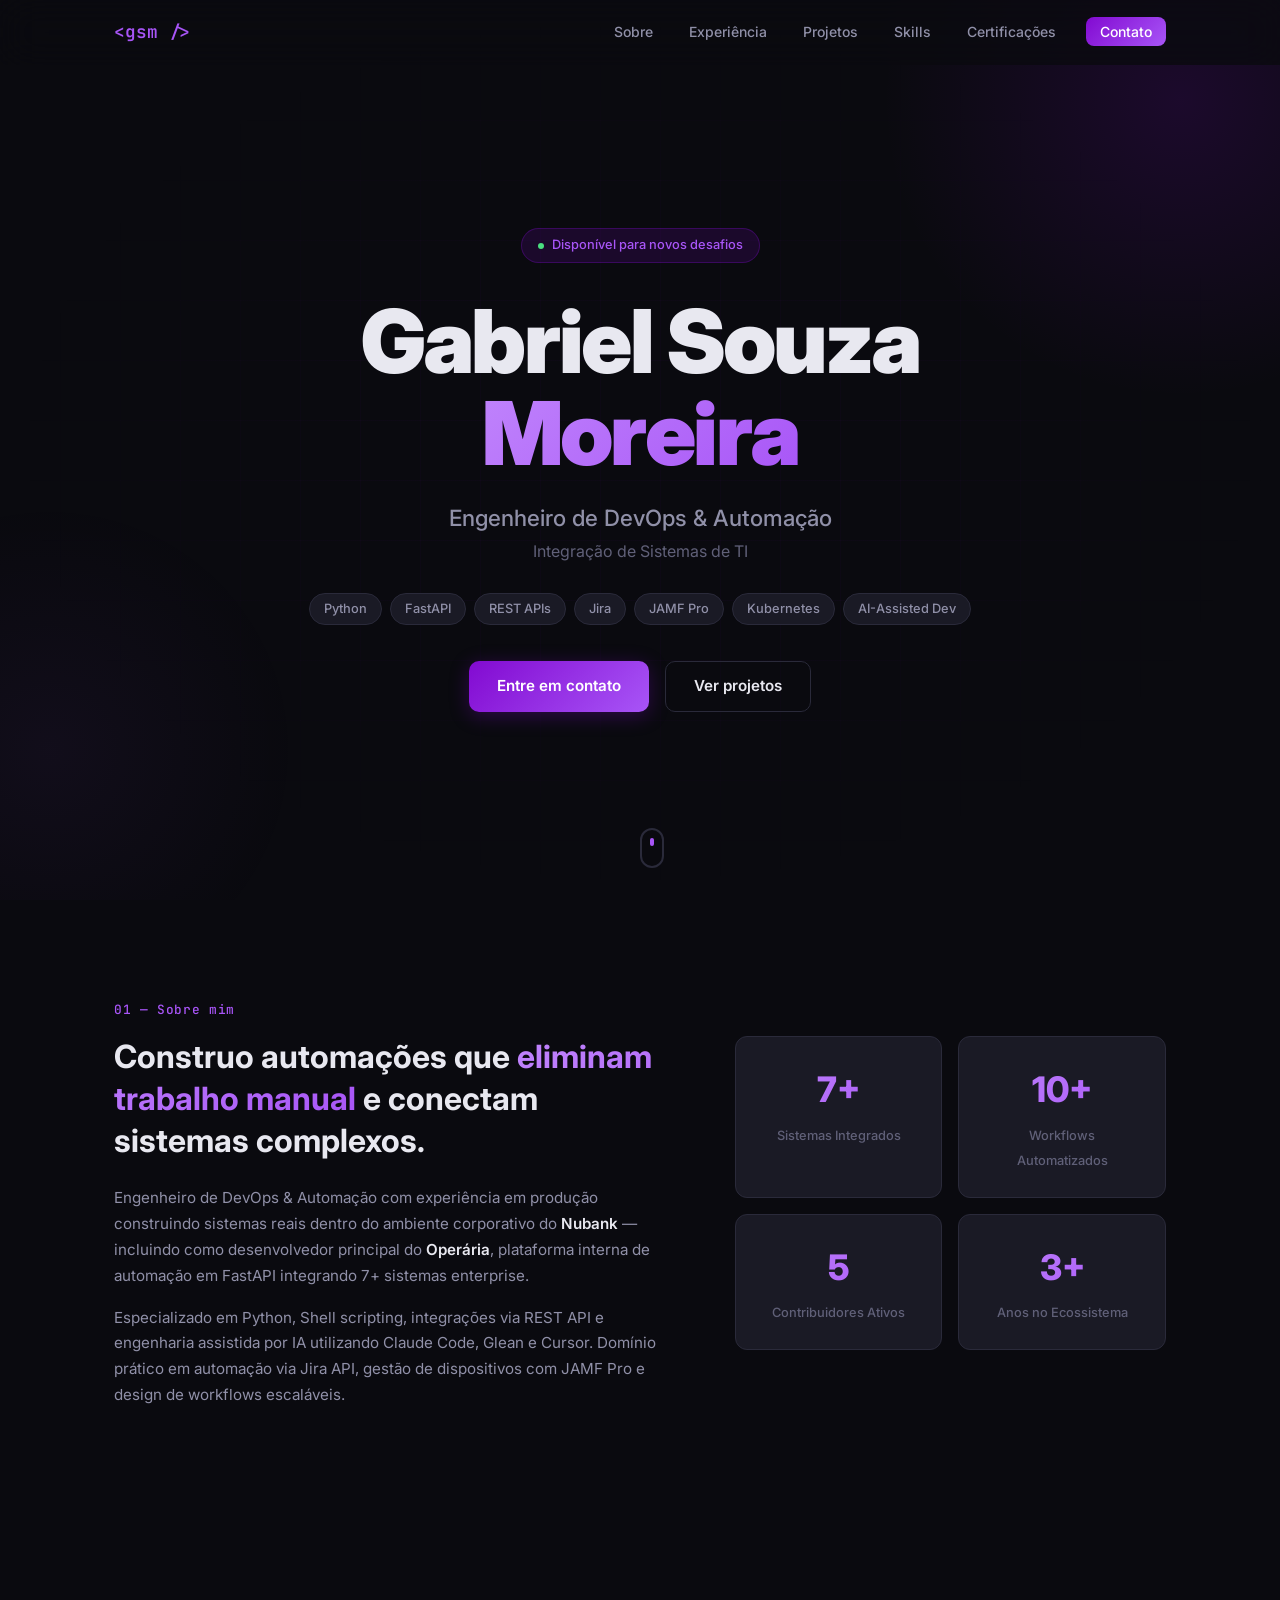
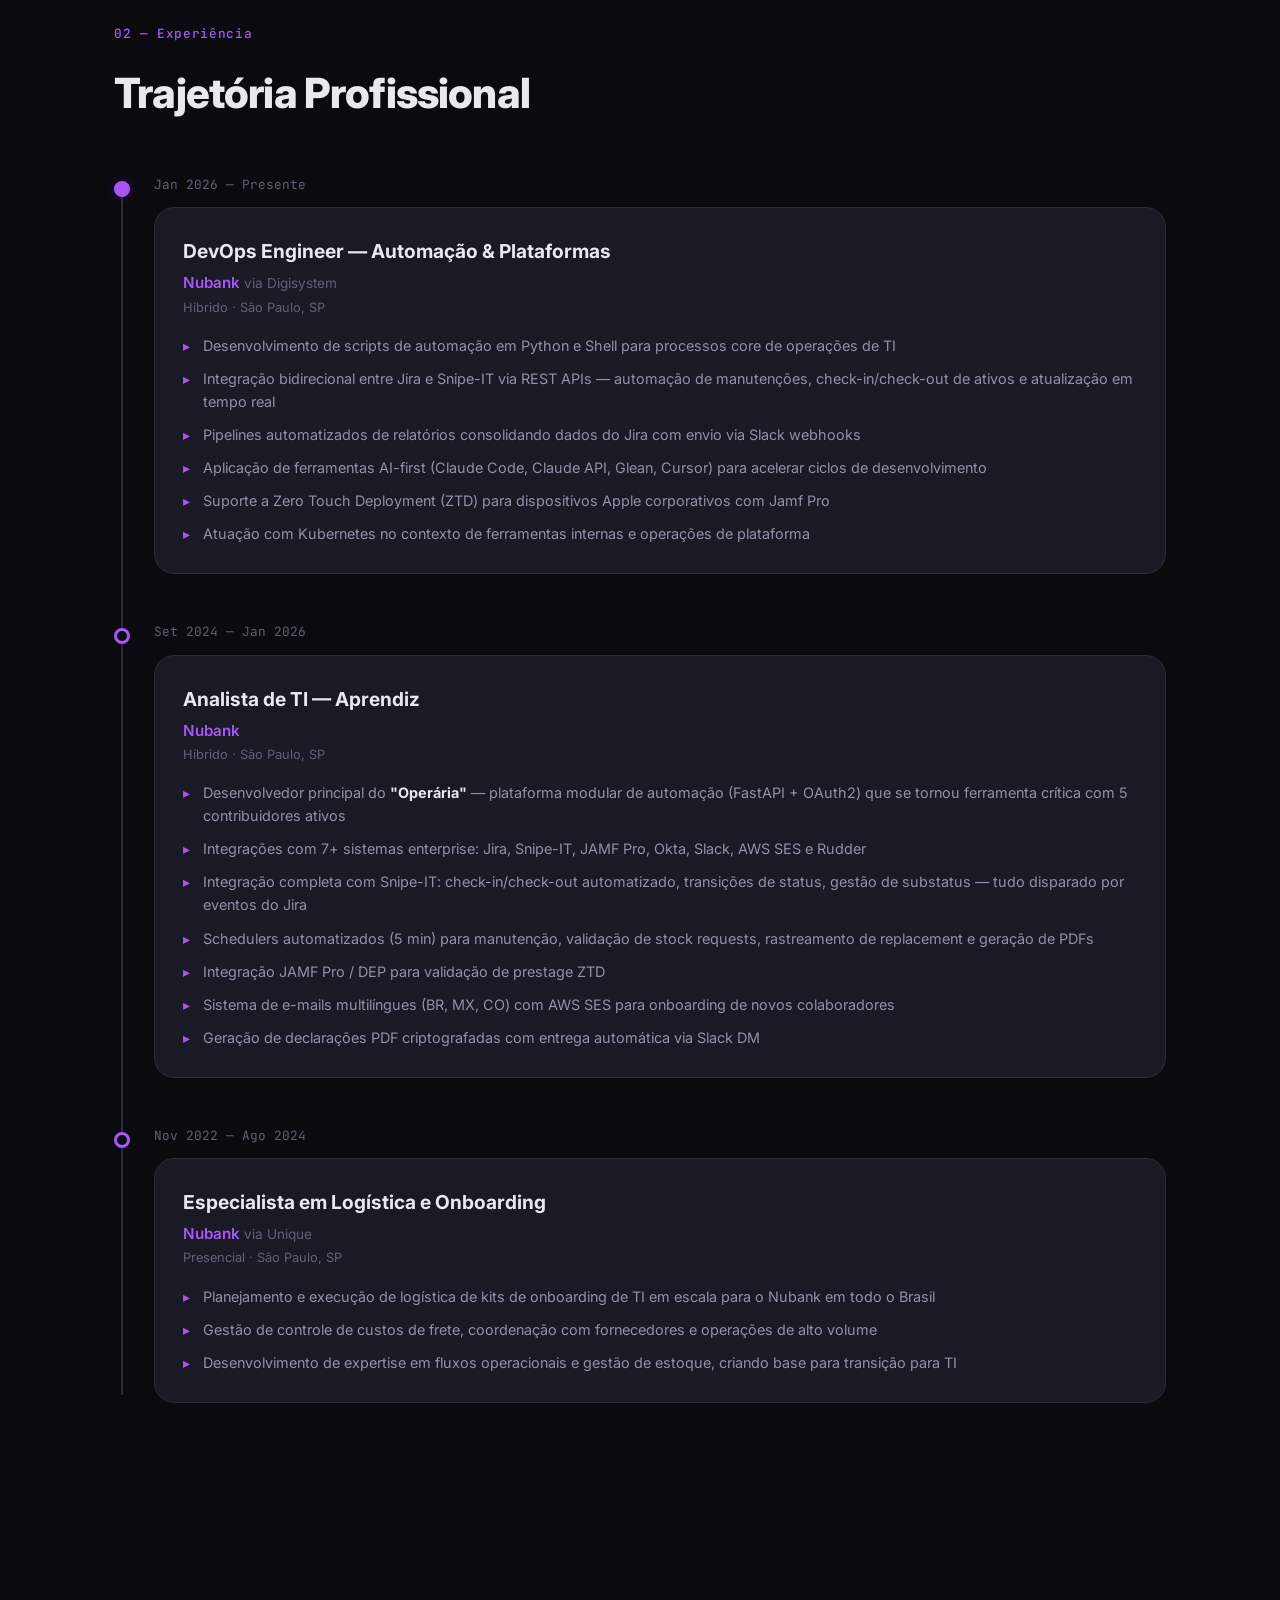
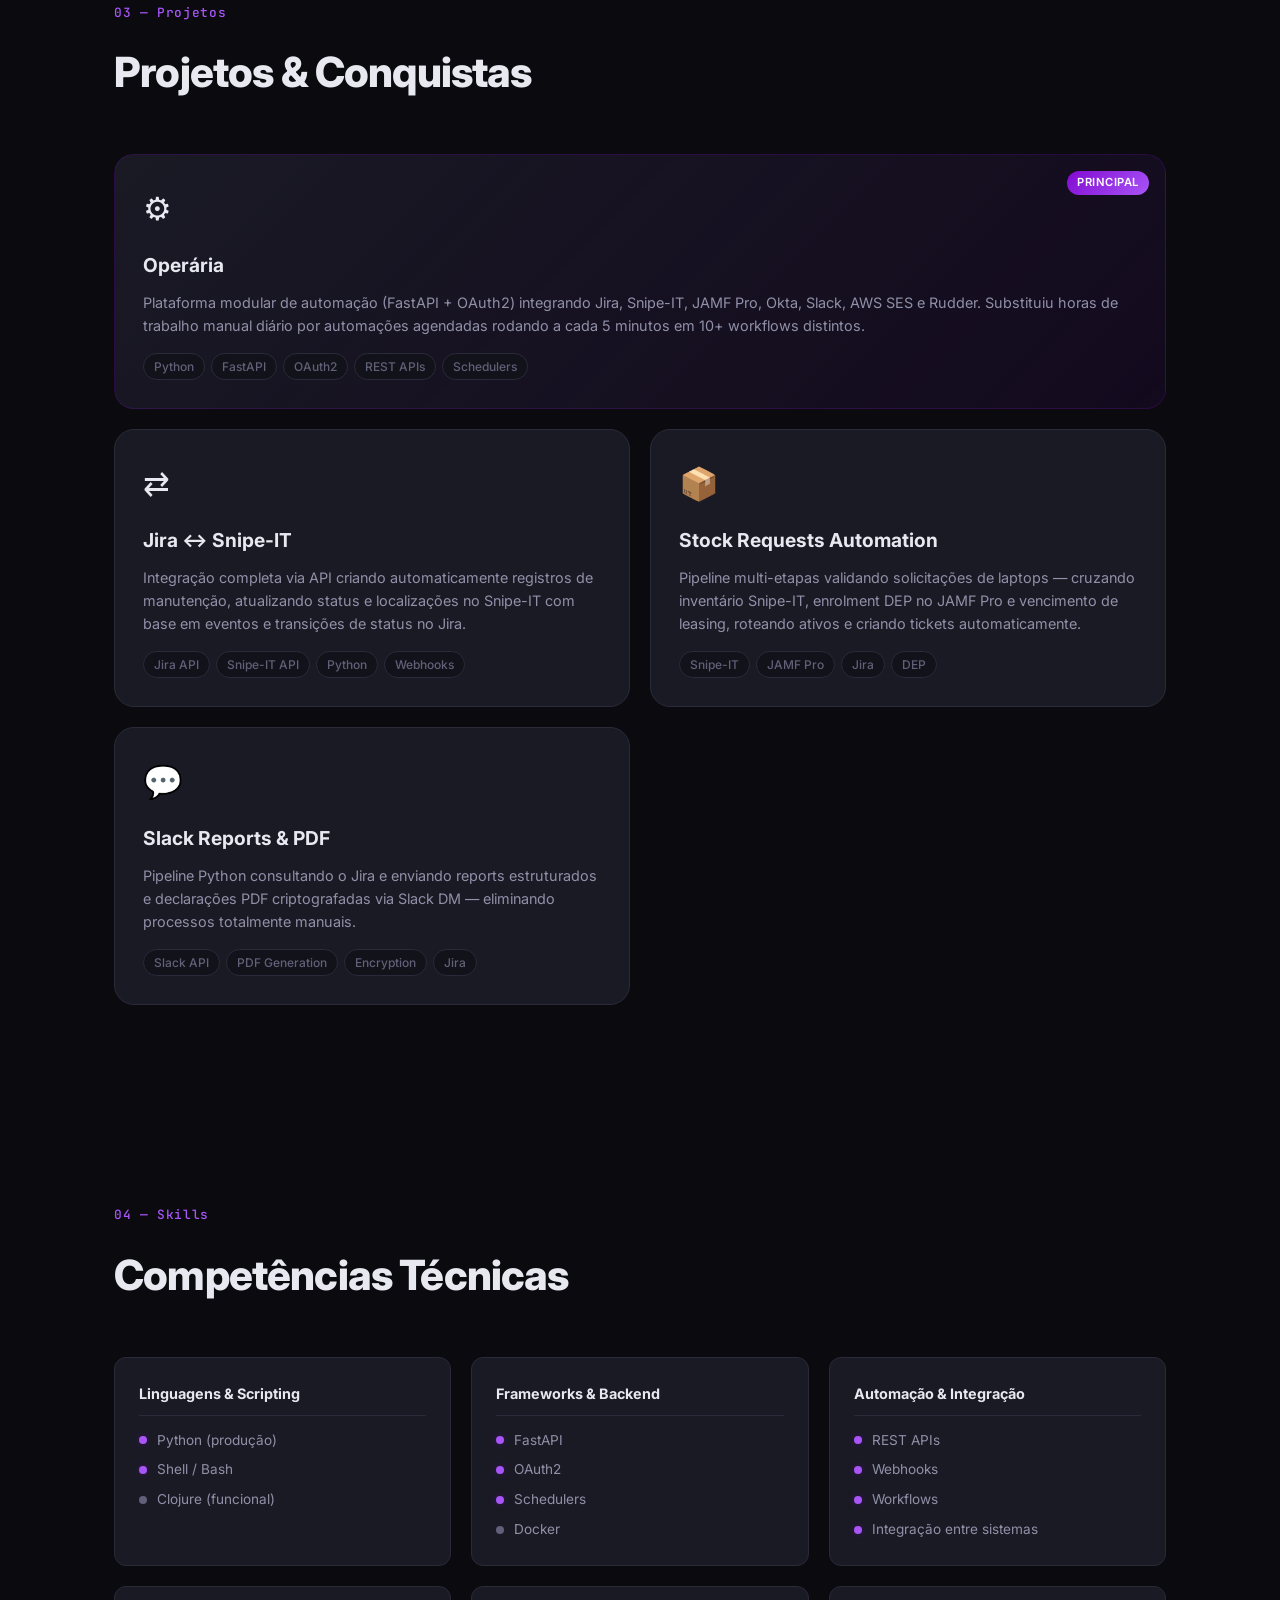
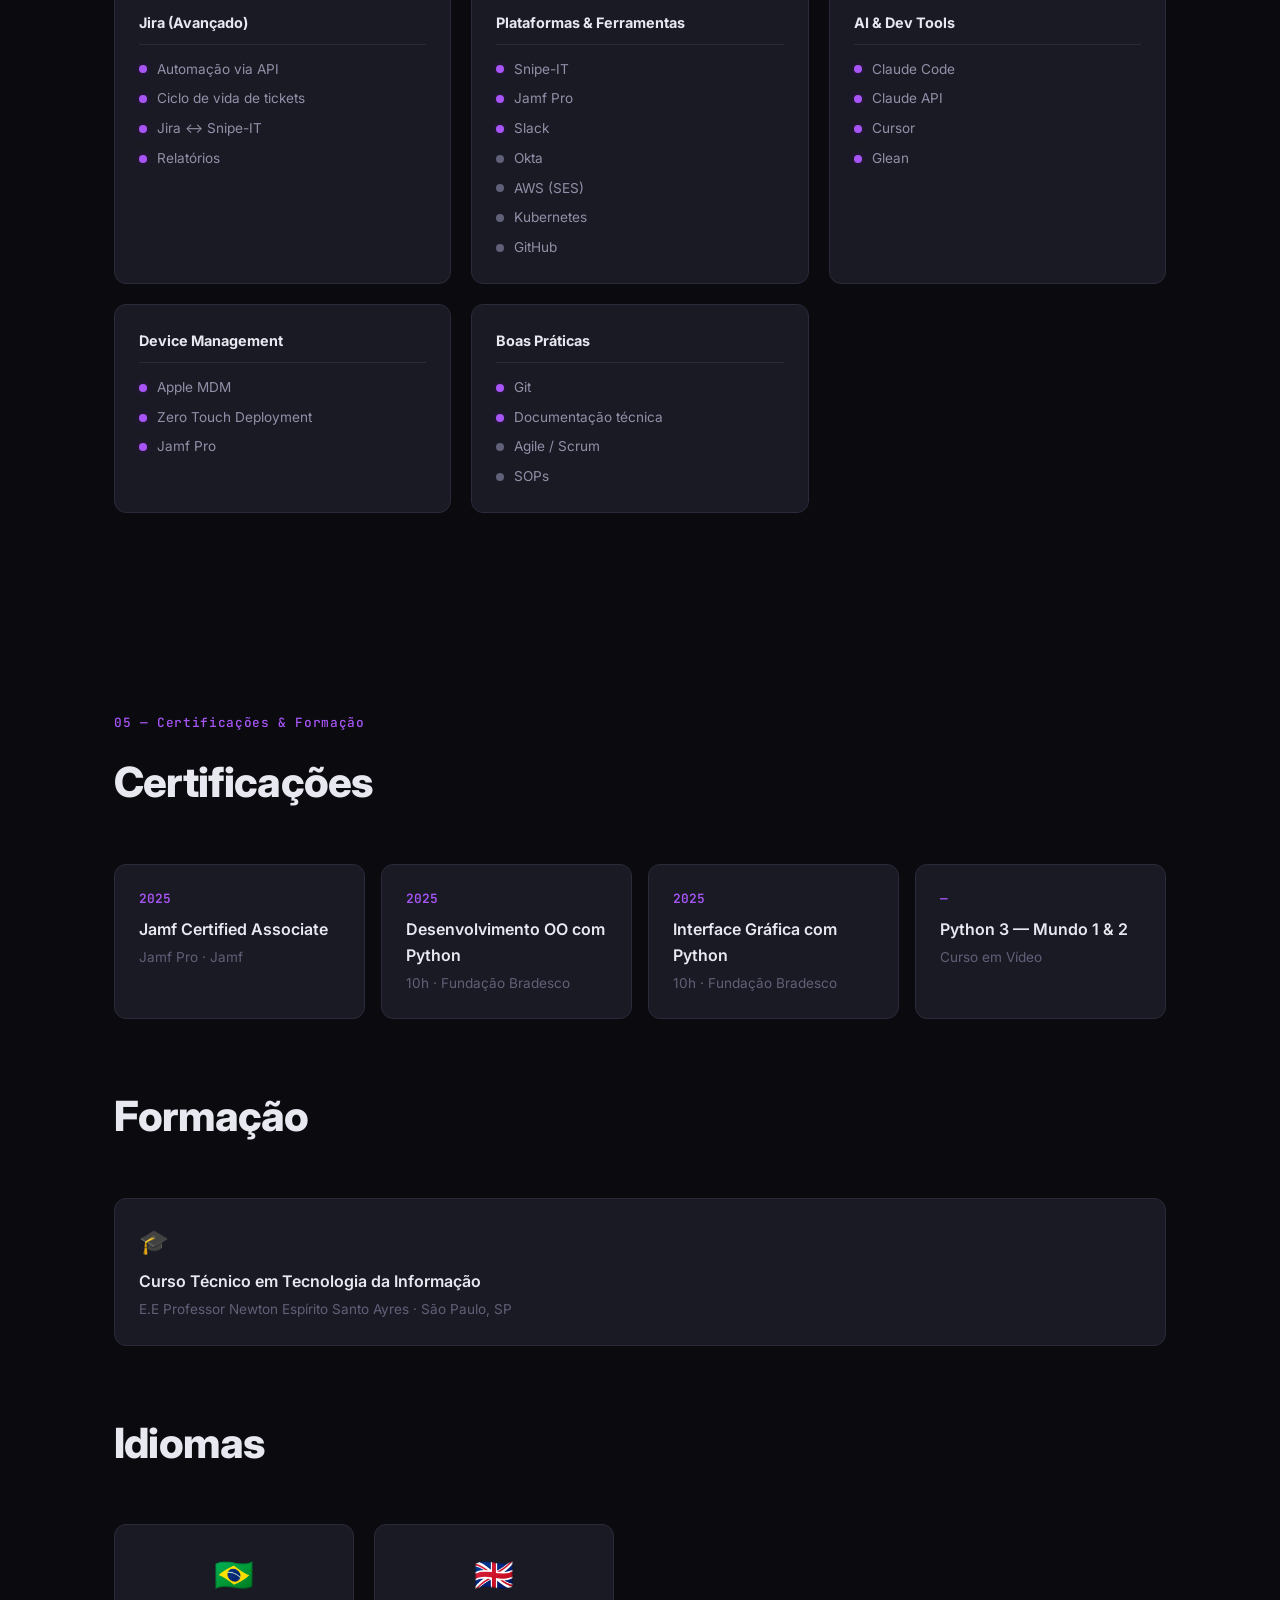
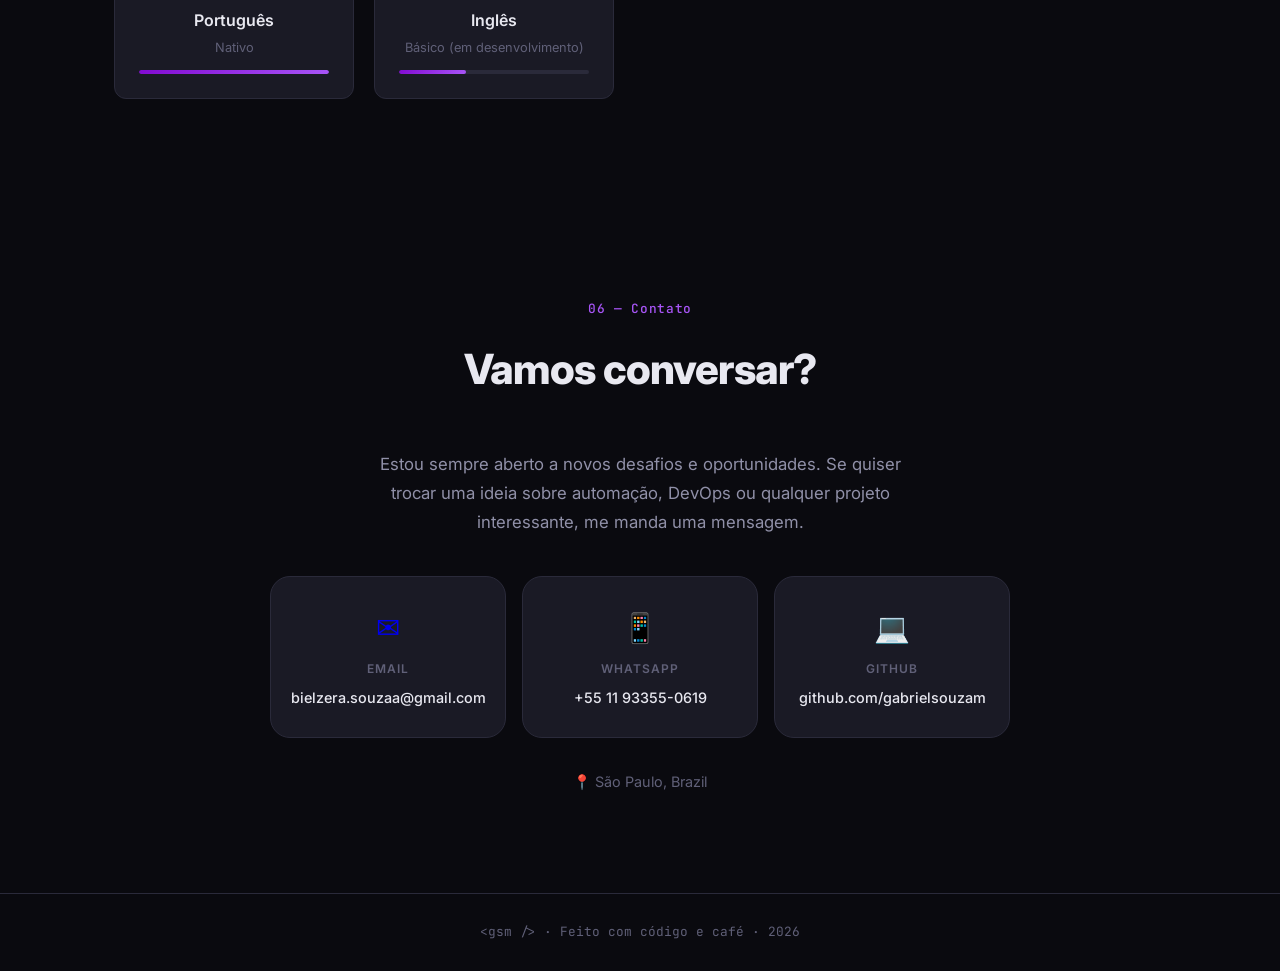
==== index.html @ 7901aac3 "Add portfolio site Made-with: Cursor" ====
<!DOCTYPE html>
<html lang="pt-BR">
<head>
  <meta charset="UTF-8">
  <meta name="viewport" content="width=device-width, initial-scale=1.0">
  <title>Gabriel Souza Moreira — DevOps & Automação</title>
  <link rel="stylesheet" href="style.css">
  <link rel="preconnect" href="https://fonts.googleapis.com">
  <link rel="preconnect" href="https://fonts.gstatic.com" crossorigin>
  <link href="https://fonts.googleapis.com/css2?family=Inter:wght@300;400;500;600;700;800;900&family=JetBrains+Mono:wght@400;500;600&display=swap" rel="stylesheet">
</head>
<body>
  <nav class="navbar" id="navbar">
    <div class="nav-container">
      <a href="#hero" class="nav-logo">&lt;gsm /&gt;</a>
      <button class="nav-toggle" id="navToggle" aria-label="Menu">
        <span></span><span></span><span></span>
      </button>
      <ul class="nav-links" id="navLinks">
        <li><a href="#sobre">Sobre</a></li>
        <li><a href="#experiencia">Experiência</a></li>
        <li><a href="#projetos">Projetos</a></li>
        <li><a href="#skills">Skills</a></li>
        <li><a href="#certificacoes">Certificações</a></li>
        <li><a href="#contato" class="nav-cta">Contato</a></li>
      </ul>
    </div>
  </nav>

  <section class="hero" id="hero">
    <div class="hero-bg-grid"></div>
    <div class="hero-content">
      <div class="hero-badge">Disponível para novos desafios</div>
      <h1 class="hero-name">
        Gabriel Souza<br>
        <span class="hero-name-accent">Moreira</span>
      </h1>
      <p class="hero-title">Engenheiro de DevOps & Automação</p>
      <p class="hero-subtitle">Integração de Sistemas de TI</p>
      <div class="hero-tags">
        <span class="tag">Python</span>
        <span class="tag">FastAPI</span>
        <span class="tag">REST APIs</span>
        <span class="tag">Jira</span>
        <span class="tag">JAMF Pro</span>
        <span class="tag">Kubernetes</span>
        <span class="tag">AI-Assisted Dev</span>
      </div>
      <div class="hero-actions">
        <a href="#contato" class="btn btn-primary">Entre em contato</a>
        <a href="#projetos" class="btn btn-outline">Ver projetos</a>
      </div>
    </div>
    <div class="hero-scroll">
      <div class="scroll-indicator"></div>
    </div>
  </section>

  <section class="section sobre" id="sobre">
    <div class="container">
      <div class="section-label">01 — Sobre mim</div>
      <div class="sobre-grid">
        <div class="sobre-text">
          <h2>Construo automações que <span class="highlight">eliminam trabalho manual</span> e conectam sistemas complexos.</h2>
          <p>
            Engenheiro de DevOps & Automação com experiência em produção construindo sistemas reais dentro do 
            ambiente corporativo do <strong>Nubank</strong> — incluindo como desenvolvedor principal do 
            <strong>Operária</strong>, plataforma interna de automação em FastAPI integrando 7+ sistemas enterprise.
          </p>
          <p>
            Especializado em Python, Shell scripting, integrações via REST API e engenharia assistida por IA 
            utilizando Claude Code, Glean e Cursor. Domínio prático em automação via Jira API, gestão de 
            dispositivos com JAMF Pro e design de workflows escaláveis.
          </p>
        </div>
        <div class="sobre-stats">
          <div class="stat-card">
            <span class="stat-number">7+</span>
            <span class="stat-label">Sistemas Integrados</span>
          </div>
          <div class="stat-card">
            <span class="stat-number">10+</span>
            <span class="stat-label">Workflows Automatizados</span>
          </div>
          <div class="stat-card">
            <span class="stat-number">5</span>
            <span class="stat-label">Contribuidores Ativos</span>
          </div>
          <div class="stat-card">
            <span class="stat-number">3+</span>
            <span class="stat-label">Anos no Ecossistema</span>
          </div>
        </div>
      </div>
    </div>
  </section>

  <section class="section experiencia" id="experiencia">
    <div class="container">
      <div class="section-label">02 — Experiência</div>
      <h2 class="section-title">Trajetória Profissional</h2>

      <div class="timeline">
        <div class="timeline-item">
          <div class="timeline-marker"></div>
          <div class="timeline-date">Jan 2026 — Presente</div>
          <div class="timeline-card">
            <div class="timeline-header">
              <h3>DevOps Engineer — Automação & Plataformas</h3>
              <span class="timeline-company">Nubank <span class="via">via Digisystem</span></span>
              <span class="timeline-location">Híbrido · São Paulo, SP</span>
            </div>
            <ul class="timeline-list">
              <li>Desenvolvimento de scripts de automação em Python e Shell para processos core de operações de TI</li>
              <li>Integração bidirecional entre Jira e Snipe-IT via REST APIs — automação de manutenções, check-in/check-out de ativos e atualização em tempo real</li>
              <li>Pipelines automatizados de relatórios consolidando dados do Jira com envio via Slack webhooks</li>
              <li>Aplicação de ferramentas AI-first (Claude Code, Claude API, Glean, Cursor) para acelerar ciclos de desenvolvimento</li>
              <li>Suporte a Zero Touch Deployment (ZTD) para dispositivos Apple corporativos com Jamf Pro</li>
              <li>Atuação com Kubernetes no contexto de ferramentas internas e operações de plataforma</li>
            </ul>
          </div>
        </div>

        <div class="timeline-item">
          <div class="timeline-marker"></div>
          <div class="timeline-date">Set 2024 — Jan 2026</div>
          <div class="timeline-card">
            <div class="timeline-header">
              <h3>Analista de TI — Aprendiz</h3>
              <span class="timeline-company">Nubank</span>
              <span class="timeline-location">Híbrido · São Paulo, SP</span>
            </div>
            <ul class="timeline-list">
              <li>Desenvolvedor principal do <strong>"Operária"</strong> — plataforma modular de automação (FastAPI + OAuth2) que se tornou ferramenta crítica com 5 contribuidores ativos</li>
              <li>Integrações com 7+ sistemas enterprise: Jira, Snipe-IT, JAMF Pro, Okta, Slack, AWS SES e Rudder</li>
              <li>Integração completa com Snipe-IT: check-in/check-out automatizado, transições de status, gestão de substatus — tudo disparado por eventos do Jira</li>
              <li>Schedulers automatizados (5 min) para manutenção, validação de stock requests, rastreamento de replacement e geração de PDFs</li>
              <li>Integração JAMF Pro / DEP para validação de prestage ZTD</li>
              <li>Sistema de e-mails multilíngues (BR, MX, CO) com AWS SES para onboarding de novos colaboradores</li>
              <li>Geração de declarações PDF criptografadas com entrega automática via Slack DM</li>
            </ul>
          </div>
        </div>

        <div class="timeline-item">
          <div class="timeline-marker"></div>
          <div class="timeline-date">Nov 2022 — Ago 2024</div>
          <div class="timeline-card">
            <div class="timeline-header">
              <h3>Especialista em Logística e Onboarding</h3>
              <span class="timeline-company">Nubank <span class="via">via Unique</span></span>
              <span class="timeline-location">Presencial · São Paulo, SP</span>
            </div>
            <ul class="timeline-list">
              <li>Planejamento e execução de logística de kits de onboarding de TI em escala para o Nubank em todo o Brasil</li>
              <li>Gestão de controle de custos de frete, coordenação com fornecedores e operações de alto volume</li>
              <li>Desenvolvimento de expertise em fluxos operacionais e gestão de estoque, criando base para transição para TI</li>
            </ul>
          </div>
        </div>
      </div>
    </div>
  </section>

  <section class="section projetos" id="projetos">
    <div class="container">
      <div class="section-label">03 — Projetos</div>
      <h2 class="section-title">Projetos & Conquistas</h2>

      <div class="projects-grid">
        <div class="project-card project-featured">
          <div class="project-icon">&#9881;</div>
          <div class="project-badge">Principal</div>
          <h3>Operária</h3>
          <p class="project-desc">
            Plataforma modular de automação (FastAPI + OAuth2) integrando Jira, Snipe-IT, JAMF Pro, Okta, 
            Slack, AWS SES e Rudder. Substituiu horas de trabalho manual diário por automações agendadas 
            rodando a cada 5 minutos em 10+ workflows distintos.
          </p>
          <div class="project-tech">
            <span>Python</span><span>FastAPI</span><span>OAuth2</span><span>REST APIs</span><span>Schedulers</span>
          </div>
        </div>

        <div class="project-card">
          <div class="project-icon">&#8644;</div>
          <h3>Jira ↔ Snipe-IT</h3>
          <p class="project-desc">
            Integração completa via API criando automaticamente registros de manutenção, atualizando status 
            e localizações no Snipe-IT com base em eventos e transições de status no Jira.
          </p>
          <div class="project-tech">
            <span>Jira API</span><span>Snipe-IT API</span><span>Python</span><span>Webhooks</span>
          </div>
        </div>

        <div class="project-card">
          <div class="project-icon">&#128230;</div>
          <h3>Stock Requests Automation</h3>
          <p class="project-desc">
            Pipeline multi-etapas validando solicitações de laptops — cruzando inventário Snipe-IT, 
            enrolment DEP no JAMF Pro e vencimento de leasing, roteando ativos e criando tickets 
            automaticamente.
          </p>
          <div class="project-tech">
            <span>Snipe-IT</span><span>JAMF Pro</span><span>Jira</span><span>DEP</span>
          </div>
        </div>

        <div class="project-card">
          <div class="project-icon">&#128172;</div>
          <h3>Slack Reports & PDF</h3>
          <p class="project-desc">
            Pipeline Python consultando o Jira e enviando reports estruturados e declarações PDF 
            criptografadas via Slack DM — eliminando processos totalmente manuais.
          </p>
          <div class="project-tech">
            <span>Slack API</span><span>PDF Generation</span><span>Encryption</span><span>Jira</span>
          </div>
        </div>
      </div>
    </div>
  </section>

  <section class="section skills" id="skills">
    <div class="container">
      <div class="section-label">04 — Skills</div>
      <h2 class="section-title">Competências Técnicas</h2>

      <div class="skills-grid">
        <div class="skill-category">
          <h3>Linguagens & Scripting</h3>
          <div class="skill-items">
            <div class="skill-item"><span class="skill-dot primary"></span>Python (produção)</div>
            <div class="skill-item"><span class="skill-dot primary"></span>Shell / Bash</div>
            <div class="skill-item"><span class="skill-dot secondary"></span>Clojure (funcional)</div>
          </div>
        </div>

        <div class="skill-category">
          <h3>Frameworks & Backend</h3>
          <div class="skill-items">
            <div class="skill-item"><span class="skill-dot primary"></span>FastAPI</div>
            <div class="skill-item"><span class="skill-dot primary"></span>OAuth2</div>
            <div class="skill-item"><span class="skill-dot primary"></span>Schedulers</div>
            <div class="skill-item"><span class="skill-dot secondary"></span>Docker</div>
          </div>
        </div>

        <div class="skill-category">
          <h3>Automação & Integração</h3>
          <div class="skill-items">
            <div class="skill-item"><span class="skill-dot primary"></span>REST APIs</div>
            <div class="skill-item"><span class="skill-dot primary"></span>Webhooks</div>
            <div class="skill-item"><span class="skill-dot primary"></span>Workflows</div>
            <div class="skill-item"><span class="skill-dot primary"></span>Integração entre sistemas</div>
          </div>
        </div>

        <div class="skill-category">
          <h3>Jira (Avançado)</h3>
          <div class="skill-items">
            <div class="skill-item"><span class="skill-dot primary"></span>Automação via API</div>
            <div class="skill-item"><span class="skill-dot primary"></span>Ciclo de vida de tickets</div>
            <div class="skill-item"><span class="skill-dot primary"></span>Jira ↔ Snipe-IT</div>
            <div class="skill-item"><span class="skill-dot primary"></span>Relatórios</div>
          </div>
        </div>

        <div class="skill-category">
          <h3>Plataformas & Ferramentas</h3>
          <div class="skill-items">
            <div class="skill-item"><span class="skill-dot primary"></span>Snipe-IT</div>
            <div class="skill-item"><span class="skill-dot primary"></span>Jamf Pro</div>
            <div class="skill-item"><span class="skill-dot primary"></span>Slack</div>
            <div class="skill-item"><span class="skill-dot secondary"></span>Okta</div>
            <div class="skill-item"><span class="skill-dot secondary"></span>AWS (SES)</div>
            <div class="skill-item"><span class="skill-dot secondary"></span>Kubernetes</div>
            <div class="skill-item"><span class="skill-dot secondary"></span>GitHub</div>
          </div>
        </div>

        <div class="skill-category">
          <h3>AI & Dev Tools</h3>
          <div class="skill-items">
            <div class="skill-item"><span class="skill-dot primary"></span>Claude Code</div>
            <div class="skill-item"><span class="skill-dot primary"></span>Claude API</div>
            <div class="skill-item"><span class="skill-dot primary"></span>Cursor</div>
            <div class="skill-item"><span class="skill-dot primary"></span>Glean</div>
          </div>
        </div>

        <div class="skill-category">
          <h3>Device Management</h3>
          <div class="skill-items">
            <div class="skill-item"><span class="skill-dot primary"></span>Apple MDM</div>
            <div class="skill-item"><span class="skill-dot primary"></span>Zero Touch Deployment</div>
            <div class="skill-item"><span class="skill-dot primary"></span>Jamf Pro</div>
          </div>
        </div>

        <div class="skill-category">
          <h3>Boas Práticas</h3>
          <div class="skill-items">
            <div class="skill-item"><span class="skill-dot primary"></span>Git</div>
            <div class="skill-item"><span class="skill-dot primary"></span>Documentação técnica</div>
            <div class="skill-item"><span class="skill-dot secondary"></span>Agile / Scrum</div>
            <div class="skill-item"><span class="skill-dot secondary"></span>SOPs</div>
          </div>
        </div>
      </div>
    </div>
  </section>

  <section class="section certificacoes" id="certificacoes">
    <div class="container">
      <div class="section-label">05 — Certificações & Formação</div>
      <h2 class="section-title">Certificações</h2>

      <div class="certs-grid">
        <div class="cert-card">
          <div class="cert-year">2025</div>
          <h3>Jamf Certified Associate</h3>
          <p>Jamf Pro · Jamf</p>
        </div>
        <div class="cert-card">
          <div class="cert-year">2025</div>
          <h3>Desenvolvimento OO com Python</h3>
          <p>10h · Fundação Bradesco</p>
        </div>
        <div class="cert-card">
          <div class="cert-year">2025</div>
          <h3>Interface Gráfica com Python</h3>
          <p>10h · Fundação Bradesco</p>
        </div>
        <div class="cert-card">
          <div class="cert-year">—</div>
          <h3>Python 3 — Mundo 1 & 2</h3>
          <p>Curso em Vídeo</p>
        </div>
      </div>

      <div class="education-block">
        <h2 class="section-title" style="margin-top: 4rem;">Formação</h2>
        <div class="cert-card education-card">
          <div class="cert-year">&#127891;</div>
          <h3>Curso Técnico em Tecnologia da Informação</h3>
          <p>E.E Professor Newton Espírito Santo Ayres · São Paulo, SP</p>
        </div>
      </div>

      <div class="languages-block">
        <h2 class="section-title" style="margin-top: 4rem;">Idiomas</h2>
        <div class="languages-grid">
          <div class="lang-card">
            <span class="lang-flag">&#127463;&#127479;</span>
            <h3>Português</h3>
            <p>Nativo</p>
            <div class="lang-bar"><div class="lang-fill" style="width: 100%"></div></div>
          </div>
          <div class="lang-card">
            <span class="lang-flag">&#127468;&#127463;</span>
            <h3>Inglês</h3>
            <p>Básico (em desenvolvimento)</p>
            <div class="lang-bar"><div class="lang-fill" style="width: 35%"></div></div>
          </div>
        </div>
      </div>
    </div>
  </section>

  <section class="section contato" id="contato">
    <div class="container">
      <div class="section-label">06 — Contato</div>
      <h2 class="section-title">Vamos conversar?</h2>
      <p class="contato-desc">
        Estou sempre aberto a novos desafios e oportunidades. Se quiser trocar uma ideia sobre 
        automação, DevOps ou qualquer projeto interessante, me manda uma mensagem.
      </p>
      <div class="contato-links">
        <a href="mailto:bielzera.souzaa@gmail.com" class="contato-card">
          <span class="contato-icon">&#9993;</span>
          <span class="contato-label">Email</span>
          <span class="contato-value">bielzera.souzaa@gmail.com</span>
        </a>
        <a href="https://wa.me/5511933550619" class="contato-card" target="_blank" rel="noopener">
          <span class="contato-icon">&#128241;</span>
          <span class="contato-label">WhatsApp</span>
          <span class="contato-value">+55 11 93355-0619</span>
        </a>
        <a href="https://github.com/gabrielsouzam" class="contato-card" target="_blank" rel="noopener">
          <span class="contato-icon">&#128187;</span>
          <span class="contato-label">GitHub</span>
          <span class="contato-value">github.com/gabrielsouzam</span>
        </a>
      </div>
      <div class="contato-location">
        <span>&#128205;</span> São Paulo, Brazil
      </div>
    </div>
  </section>

  <footer class="footer">
    <div class="container">
      <p>&lt;gsm /&gt; · Feito com código e café · 2026</p>
    </div>
  </footer>

  <script src="script.js"></script>
</body>
</html>
---- style.css ----
:root {
  --bg: #0a0a0f;
  --bg-surface: #12121a;
  --bg-card: #1a1a25;
  --bg-card-hover: #22222f;
  --border: #2a2a3a;
  --border-light: #3a3a4a;
  --text: #e8e8f0;
  --text-secondary: #9090a8;
  --text-muted: #606078;
  --accent: #820ad1;
  --accent-light: #a855f7;
  --accent-glow: rgba(130, 10, 209, 0.15);
  --accent-glow-strong: rgba(130, 10, 209, 0.3);
  --gradient: linear-gradient(135deg, #820ad1, #a855f7);
  --gradient-text: linear-gradient(135deg, #c084fc, #a855f7);
  --radius: 12px;
  --radius-lg: 20px;
  --transition: 0.3s cubic-bezier(0.4, 0, 0.2, 1);
  --font: 'Inter', -apple-system, BlinkMacSystemFont, sans-serif;
  --font-mono: 'JetBrains Mono', 'Fira Code', monospace;
}

*, *::before, *::after {
  margin: 0;
  padding: 0;
  box-sizing: border-box;
}

html {
  scroll-behavior: smooth;
  scroll-padding-top: 80px;
}

body {
  font-family: var(--font);
  background: var(--bg);
  color: var(--text);
  line-height: 1.6;
  overflow-x: hidden;
  -webkit-font-smoothing: antialiased;
}

::selection {
  background: var(--accent);
  color: white;
}

.container {
  max-width: 1100px;
  margin: 0 auto;
  padding: 0 24px;
}

/* =================== NAVBAR =================== */

.navbar {
  position: fixed;
  top: 0;
  left: 0;
  right: 0;
  z-index: 1000;
  background: rgba(10, 10, 15, 0.8);
  backdrop-filter: blur(20px);
  -webkit-backdrop-filter: blur(20px);
  border-bottom: 1px solid transparent;
  transition: var(--transition);
}

.navbar.scrolled {
  border-bottom-color: var(--border);
}

.nav-container {
  max-width: 1100px;
  margin: 0 auto;
  padding: 0 24px;
  display: flex;
  align-items: center;
  justify-content: space-between;
  height: 64px;
}

.nav-logo {
  font-family: var(--font-mono);
  font-size: 1.1rem;
  font-weight: 600;
  color: var(--accent-light);
  text-decoration: none;
  transition: var(--transition);
}

.nav-logo:hover {
  color: #c084fc;
}

.nav-links {
  display: flex;
  align-items: center;
  gap: 8px;
  list-style: none;
}

.nav-links a {
  color: var(--text-secondary);
  text-decoration: none;
  font-size: 0.875rem;
  font-weight: 500;
  padding: 6px 14px;
  border-radius: 8px;
  transition: var(--transition);
}

.nav-links a:hover {
  color: var(--text);
  background: var(--bg-card);
}

.nav-links a.active-link {
  color: var(--accent-light);
  background: var(--accent-glow);
}

.nav-links .nav-cta {
  background: var(--gradient);
  color: white;
  margin-left: 8px;
}

.nav-links .nav-cta:hover {
  opacity: 0.9;
  background: var(--gradient);
}

.nav-toggle {
  display: none;
  flex-direction: column;
  gap: 5px;
  background: none;
  border: none;
  cursor: pointer;
  padding: 4px;
}

.nav-toggle span {
  width: 22px;
  height: 2px;
  background: var(--text);
  border-radius: 2px;
  transition: var(--transition);
}

/* =================== HERO =================== */

.hero {
  min-height: 100vh;
  display: flex;
  align-items: center;
  justify-content: center;
  position: relative;
  padding: 120px 24px 80px;
  overflow: hidden;
}

.hero-bg-grid {
  position: absolute;
  inset: 0;
  background-image:
    linear-gradient(rgba(130, 10, 209, 0.03) 1px, transparent 1px),
    linear-gradient(90deg, rgba(130, 10, 209, 0.03) 1px, transparent 1px);
  background-size: 60px 60px;
  mask-image: radial-gradient(ellipse at center, black 30%, transparent 70%);
  -webkit-mask-image: radial-gradient(ellipse at center, black 30%, transparent 70%);
}

.hero::before {
  content: '';
  position: absolute;
  top: -200px;
  right: -200px;
  width: 600px;
  height: 600px;
  background: radial-gradient(circle, var(--accent-glow) 0%, transparent 70%);
  pointer-events: none;
}

.hero::after {
  content: '';
  position: absolute;
  bottom: -100px;
  left: -200px;
  width: 500px;
  height: 500px;
  background: radial-gradient(circle, rgba(168, 85, 247, 0.05) 0%, transparent 70%);
  pointer-events: none;
}

.hero-content {
  text-align: center;
  position: relative;
  z-index: 1;
  max-width: 800px;
}

.hero-badge {
  display: inline-flex;
  align-items: center;
  gap: 8px;
  background: var(--accent-glow);
  border: 1px solid rgba(130, 10, 209, 0.3);
  color: var(--accent-light);
  font-size: 0.8rem;
  font-weight: 500;
  padding: 6px 16px;
  border-radius: 50px;
  margin-bottom: 32px;
  animation: fadeInUp 0.8s ease-out;
}

.hero-badge::before {
  content: '';
  width: 6px;
  height: 6px;
  background: #4ade80;
  border-radius: 50%;
  animation: pulse-dot 2s infinite;
}

@keyframes pulse-dot {
  0%, 100% { opacity: 1; transform: scale(1); }
  50% { opacity: 0.5; transform: scale(1.5); }
}

.hero-name {
  font-size: clamp(2.8rem, 8vw, 5.5rem);
  font-weight: 900;
  line-height: 1.05;
  letter-spacing: -0.03em;
  color: var(--text);
  margin-bottom: 20px;
  animation: fadeInUp 0.8s ease-out 0.1s both;
}

.hero-name-accent {
  background: var(--gradient-text);
  -webkit-background-clip: text;
  -webkit-text-fill-color: transparent;
  background-clip: text;
}

.hero-title {
  font-size: clamp(1.1rem, 2.5vw, 1.4rem);
  font-weight: 500;
  color: var(--text-secondary);
  margin-bottom: 4px;
  animation: fadeInUp 0.8s ease-out 0.2s both;
}

.hero-subtitle {
  font-size: 1rem;
  color: var(--text-muted);
  margin-bottom: 28px;
  animation: fadeInUp 0.8s ease-out 0.25s both;
}

.hero-tags {
  display: flex;
  flex-wrap: wrap;
  gap: 8px;
  justify-content: center;
  margin-bottom: 36px;
  animation: fadeInUp 0.8s ease-out 0.3s both;
}

.tag {
  background: var(--bg-card);
  border: 1px solid var(--border);
  color: var(--text-secondary);
  font-size: 0.8rem;
  font-weight: 500;
  padding: 5px 14px;
  border-radius: 50px;
  transition: var(--transition);
}

.tag:hover {
  border-color: var(--accent);
  color: var(--accent-light);
  background: var(--accent-glow);
}

.hero-actions {
  display: flex;
  gap: 16px;
  justify-content: center;
  animation: fadeInUp 0.8s ease-out 0.4s both;
}

.btn {
  display: inline-flex;
  align-items: center;
  gap: 8px;
  padding: 12px 28px;
  border-radius: 10px;
  font-size: 0.95rem;
  font-weight: 600;
  text-decoration: none;
  transition: var(--transition);
  cursor: pointer;
  border: none;
  font-family: var(--font);
}

.btn-primary {
  background: var(--gradient);
  color: white;
  box-shadow: 0 4px 20px var(--accent-glow-strong);
}

.btn-primary:hover {
  transform: translateY(-2px);
  box-shadow: 0 8px 30px var(--accent-glow-strong);
}

.btn-outline {
  background: transparent;
  color: var(--text);
  border: 1px solid var(--border);
}

.btn-outline:hover {
  border-color: var(--accent);
  background: var(--accent-glow);
  color: var(--accent-light);
}

.hero-scroll {
  position: absolute;
  bottom: 32px;
  left: 50%;
  transform: translateX(-50%);
  animation: fadeInUp 0.8s ease-out 0.6s both;
}

.scroll-indicator {
  width: 24px;
  height: 40px;
  border: 2px solid var(--border);
  border-radius: 12px;
  position: relative;
}

.scroll-indicator::after {
  content: '';
  position: absolute;
  top: 8px;
  left: 50%;
  transform: translateX(-50%);
  width: 4px;
  height: 8px;
  background: var(--accent-light);
  border-radius: 4px;
  animation: scroll-bounce 2s infinite;
}

@keyframes scroll-bounce {
  0%, 100% { top: 8px; opacity: 1; }
  50% { top: 20px; opacity: 0.3; }
}

@keyframes fadeInUp {
  from { opacity: 0; transform: translateY(24px); }
  to { opacity: 1; transform: translateY(0); }
}

/* =================== SECTIONS =================== */

.section {
  padding: 100px 0;
}

.section-label {
  font-family: var(--font-mono);
  font-size: 0.8rem;
  font-weight: 500;
  color: var(--accent-light);
  letter-spacing: 0.05em;
  margin-bottom: 16px;
}

.section-title {
  font-size: clamp(1.8rem, 4vw, 2.6rem);
  font-weight: 800;
  letter-spacing: -0.02em;
  margin-bottom: 48px;
}

/* =================== SOBRE =================== */

.sobre-grid {
  display: grid;
  grid-template-columns: 1.3fr 1fr;
  gap: 60px;
  align-items: start;
}

.sobre-text h2 {
  font-size: clamp(1.5rem, 3vw, 2rem);
  font-weight: 700;
  line-height: 1.3;
  margin-bottom: 24px;
}

.highlight {
  background: var(--gradient-text);
  -webkit-background-clip: text;
  -webkit-text-fill-color: transparent;
  background-clip: text;
}

.sobre-text p {
  color: var(--text-secondary);
  margin-bottom: 16px;
  font-size: 0.95rem;
  line-height: 1.7;
}

.sobre-text p strong {
  color: var(--text);
  font-weight: 600;
}

.sobre-stats {
  display: grid;
  grid-template-columns: 1fr 1fr;
  gap: 16px;
}

.stat-card {
  background: var(--bg-card);
  border: 1px solid var(--border);
  border-radius: var(--radius);
  padding: 24px;
  text-align: center;
  transition: var(--transition);
}

.stat-card:hover {
  border-color: var(--accent);
  background: var(--bg-card-hover);
  transform: translateY(-2px);
}

.stat-number {
  display: block;
  font-size: 2.2rem;
  font-weight: 800;
  background: var(--gradient-text);
  -webkit-background-clip: text;
  -webkit-text-fill-color: transparent;
  background-clip: text;
  margin-bottom: 4px;
}

.stat-label {
  font-size: 0.8rem;
  color: var(--text-muted);
  font-weight: 500;
}

/* =================== TIMELINE =================== */

.timeline {
  position: relative;
  padding-left: 40px;
}

.timeline::before {
  content: '';
  position: absolute;
  left: 7px;
  top: 8px;
  bottom: 8px;
  width: 2px;
  background: var(--border);
}

.timeline-item {
  position: relative;
  margin-bottom: 48px;
}

.timeline-item:last-child {
  margin-bottom: 0;
}

.timeline-marker {
  position: absolute;
  left: -40px;
  top: 6px;
  width: 16px;
  height: 16px;
  border-radius: 50%;
  background: var(--bg);
  border: 3px solid var(--accent-light);
  z-index: 1;
}

.timeline-item:first-child .timeline-marker {
  background: var(--accent-light);
  box-shadow: 0 0 12px var(--accent-glow-strong);
}

.timeline-date {
  font-family: var(--font-mono);
  font-size: 0.8rem;
  color: var(--text-muted);
  margin-bottom: 12px;
}

.timeline-card {
  background: var(--bg-card);
  border: 1px solid var(--border);
  border-radius: var(--radius-lg);
  padding: 28px;
  transition: var(--transition);
}

.timeline-card:hover {
  border-color: var(--border-light);
  background: var(--bg-card-hover);
}

.timeline-header h3 {
  font-size: 1.2rem;
  font-weight: 700;
  margin-bottom: 4px;
}

.timeline-company {
  display: block;
  font-size: 0.95rem;
  color: var(--accent-light);
  font-weight: 600;
  margin-bottom: 2px;
}

.via {
  color: var(--text-muted);
  font-weight: 400;
  font-size: 0.85rem;
}

.timeline-location {
  display: block;
  font-size: 0.8rem;
  color: var(--text-muted);
  margin-bottom: 16px;
}

.timeline-list {
  list-style: none;
  display: flex;
  flex-direction: column;
  gap: 10px;
}

.timeline-list li {
  position: relative;
  padding-left: 20px;
  font-size: 0.9rem;
  color: var(--text-secondary);
  line-height: 1.6;
}

.timeline-list li::before {
  content: '▸';
  position: absolute;
  left: 0;
  color: var(--accent-light);
  font-size: 0.9rem;
}

.timeline-list li strong {
  color: var(--text);
}

/* =================== PROJECTS =================== */

.projects-grid {
  display: grid;
  grid-template-columns: 1fr 1fr;
  gap: 20px;
}

.project-card {
  background: var(--bg-card);
  border: 1px solid var(--border);
  border-radius: var(--radius-lg);
  padding: 28px;
  transition: var(--transition);
  position: relative;
  overflow: hidden;
}

.project-card:hover {
  border-color: var(--accent);
  transform: translateY(-4px);
  box-shadow: 0 12px 40px rgba(130, 10, 209, 0.1);
}

.project-featured {
  grid-column: 1 / -1;
  background: linear-gradient(135deg, var(--bg-card) 0%, rgba(130, 10, 209, 0.08) 100%);
  border-color: rgba(130, 10, 209, 0.2);
}

.project-badge {
  position: absolute;
  top: 16px;
  right: 16px;
  background: var(--gradient);
  color: white;
  font-size: 0.7rem;
  font-weight: 600;
  padding: 3px 10px;
  border-radius: 50px;
  text-transform: uppercase;
  letter-spacing: 0.05em;
}

.project-icon {
  font-size: 2rem;
  margin-bottom: 16px;
}

.project-card h3 {
  font-size: 1.2rem;
  font-weight: 700;
  margin-bottom: 10px;
}

.project-desc {
  color: var(--text-secondary);
  font-size: 0.9rem;
  line-height: 1.6;
  margin-bottom: 16px;
}

.project-tech {
  display: flex;
  flex-wrap: wrap;
  gap: 6px;
}

.project-tech span {
  background: var(--bg-surface);
  border: 1px solid var(--border);
  color: var(--text-muted);
  font-size: 0.75rem;
  font-weight: 500;
  padding: 3px 10px;
  border-radius: 50px;
}

/* =================== SKILLS =================== */

.skills-grid {
  display: grid;
  grid-template-columns: repeat(auto-fill, minmax(260px, 1fr));
  gap: 20px;
}

.skill-category {
  background: var(--bg-card);
  border: 1px solid var(--border);
  border-radius: var(--radius);
  padding: 24px;
  transition: var(--transition);
}

.skill-category:hover {
  border-color: var(--border-light);
}

.skill-category h3 {
  font-size: 0.9rem;
  font-weight: 700;
  color: var(--text);
  margin-bottom: 14px;
  padding-bottom: 10px;
  border-bottom: 1px solid var(--border);
}

.skill-items {
  display: flex;
  flex-direction: column;
  gap: 8px;
}

.skill-item {
  display: flex;
  align-items: center;
  gap: 10px;
  font-size: 0.85rem;
  color: var(--text-secondary);
}

.skill-dot {
  width: 8px;
  height: 8px;
  border-radius: 50%;
  flex-shrink: 0;
}

.skill-dot.primary {
  background: var(--accent-light);
  box-shadow: 0 0 6px var(--accent-glow-strong);
}

.skill-dot.secondary {
  background: var(--text-muted);
}

/* =================== CERTS =================== */

.certs-grid {
  display: grid;
  grid-template-columns: repeat(auto-fill, minmax(240px, 1fr));
  gap: 16px;
}

.cert-card {
  background: var(--bg-card);
  border: 1px solid var(--border);
  border-radius: var(--radius);
  padding: 24px;
  transition: var(--transition);
}

.cert-card:hover {
  border-color: var(--border-light);
  transform: translateY(-2px);
}

.cert-year {
  font-family: var(--font-mono);
  font-size: 0.8rem;
  color: var(--accent-light);
  font-weight: 600;
  margin-bottom: 8px;
}

.cert-card h3 {
  font-size: 1rem;
  font-weight: 600;
  margin-bottom: 4px;
}

.cert-card p {
  font-size: 0.85rem;
  color: var(--text-muted);
}

.education-card .cert-year {
  font-size: 1.5rem;
}

.languages-grid {
  display: grid;
  grid-template-columns: 1fr 1fr;
  gap: 20px;
  max-width: 500px;
}

.lang-card {
  background: var(--bg-card);
  border: 1px solid var(--border);
  border-radius: var(--radius);
  padding: 24px;
  text-align: center;
}

.lang-flag {
  font-size: 2rem;
  display: block;
  margin-bottom: 8px;
}

.lang-card h3 {
  font-size: 1rem;
  font-weight: 600;
  margin-bottom: 4px;
}

.lang-card p {
  font-size: 0.8rem;
  color: var(--text-muted);
  margin-bottom: 12px;
}

.lang-bar {
  width: 100%;
  height: 4px;
  background: var(--border);
  border-radius: 4px;
  overflow: hidden;
}

.lang-fill {
  height: 100%;
  background: var(--gradient);
  border-radius: 4px;
  transition: width 1s ease-out;
}

/* =================== CONTATO =================== */

.contato {
  text-align: center;
}

.contato-desc {
  color: var(--text-secondary);
  font-size: 1.05rem;
  max-width: 560px;
  margin: 0 auto 40px;
  line-height: 1.7;
}

.contato-links {
  display: grid;
  grid-template-columns: repeat(auto-fit, minmax(220px, 1fr));
  gap: 16px;
  max-width: 740px;
  margin: 0 auto 32px;
}

.contato-card {
  display: flex;
  flex-direction: column;
  align-items: center;
  gap: 8px;
  background: var(--bg-card);
  border: 1px solid var(--border);
  border-radius: var(--radius-lg);
  padding: 28px 20px;
  text-decoration: none;
  transition: var(--transition);
}

.contato-card:hover {
  border-color: var(--accent);
  transform: translateY(-4px);
  box-shadow: 0 8px 30px var(--accent-glow);
}

.contato-icon {
  font-size: 1.8rem;
}

.contato-label {
  font-size: 0.75rem;
  font-weight: 600;
  text-transform: uppercase;
  letter-spacing: 0.08em;
  color: var(--text-muted);
}

.contato-value {
  font-size: 0.9rem;
  color: var(--text);
  font-weight: 500;
}

.contato-location {
  color: var(--text-muted);
  font-size: 0.9rem;
  margin-top: 12px;
}

/* =================== FOOTER =================== */

.footer {
  border-top: 1px solid var(--border);
  padding: 28px 0;
  text-align: center;
}

.footer p {
  font-family: var(--font-mono);
  font-size: 0.8rem;
  color: var(--text-muted);
}

/* =================== SCROLL ANIMATIONS =================== */

.fade-in {
  opacity: 0;
  transform: translateY(30px);
  transition: opacity 0.6s ease-out, transform 0.6s ease-out;
}

.fade-in.visible {
  opacity: 1;
  transform: translateY(0);
}

/* =================== RESPONSIVE =================== */

@media (max-width: 768px) {
  .nav-links {
    position: fixed;
    top: 64px;
    left: 0;
    right: 0;
    background: rgba(10, 10, 15, 0.95);
    backdrop-filter: blur(20px);
    -webkit-backdrop-filter: blur(20px);
    border-bottom: 1px solid var(--border);
    flex-direction: column;
    padding: 20px;
    gap: 4px;
    transform: translateY(-120%);
    opacity: 0;
    transition: var(--transition);
    pointer-events: none;
  }

  .nav-links.open {
    transform: translateY(0);
    opacity: 1;
    pointer-events: auto;
  }

  .nav-links a {
    width: 100%;
    text-align: center;
    padding: 12px;
  }

  .nav-links .nav-cta {
    margin-left: 0;
    margin-top: 8px;
  }

  .nav-toggle {
    display: flex;
  }

  .nav-toggle.active span:nth-child(1) {
    transform: rotate(45deg) translate(5px, 5px);
  }
  .nav-toggle.active span:nth-child(2) {
    opacity: 0;
  }
  .nav-toggle.active span:nth-child(3) {
    transform: rotate(-45deg) translate(5px, -5px);
  }

  .hero {
    padding: 100px 20px 60px;
  }

  .hero-actions {
    flex-direction: column;
    align-items: center;
  }

  .sobre-grid {
    grid-template-columns: 1fr;
    gap: 40px;
  }

  .projects-grid {
    grid-template-columns: 1fr;
  }

  .skills-grid {
    grid-template-columns: 1fr;
  }

  .certs-grid {
    grid-template-columns: 1fr;
  }

  .languages-grid {
    grid-template-columns: 1fr;
  }

  .timeline {
    padding-left: 28px;
  }

  .timeline-marker {
    left: -28px;
    width: 12px;
    height: 12px;
  }

  .timeline::before {
    left: 5px;
  }

  .contato-links {
    grid-template-columns: 1fr;
  }

  .section {
    padding: 70px 0;
  }
}

@media (max-width: 480px) {
  .hero-name {
    font-size: 2.4rem;
  }

  .sobre-stats {
    grid-template-columns: 1fr 1fr;
    gap: 12px;
  }

  .stat-card {
    padding: 18px;
  }

  .stat-number {
    font-size: 1.8rem;
  }

  .timeline-card {
    padding: 20px;
  }
}
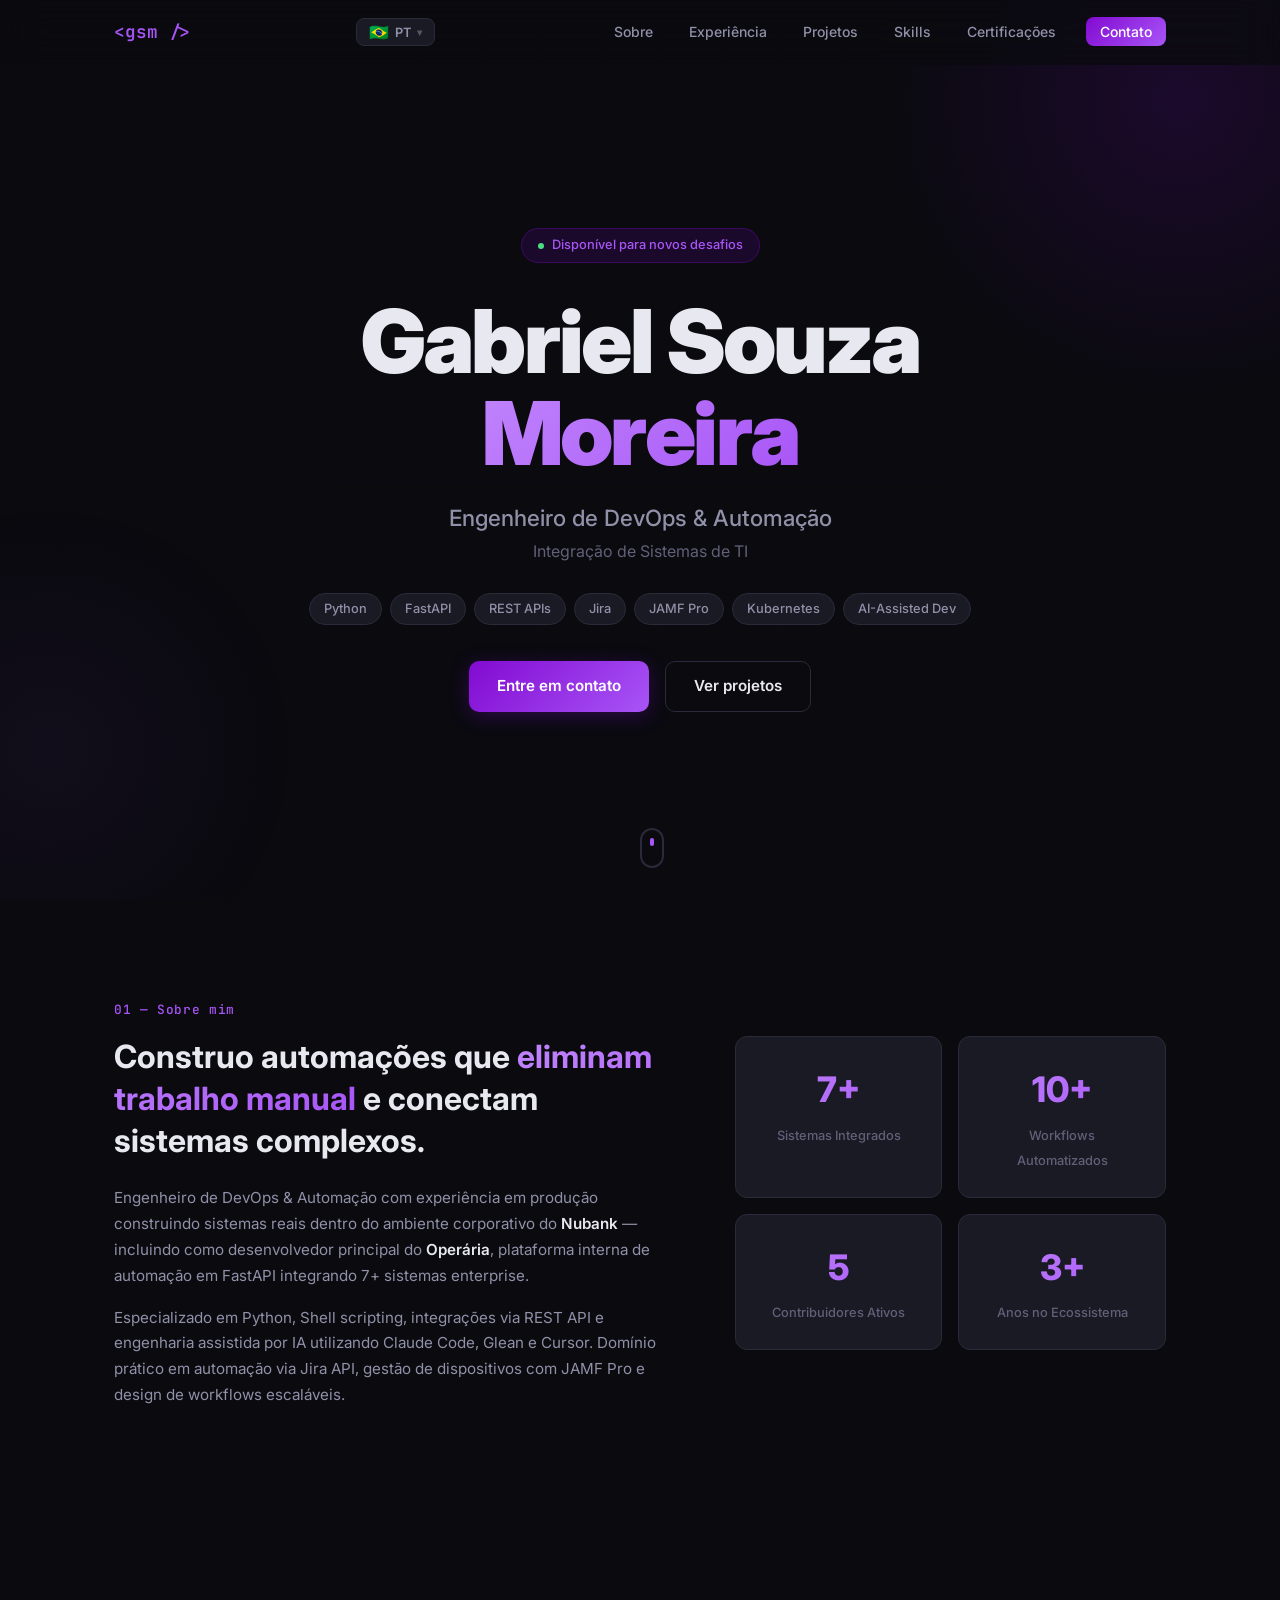
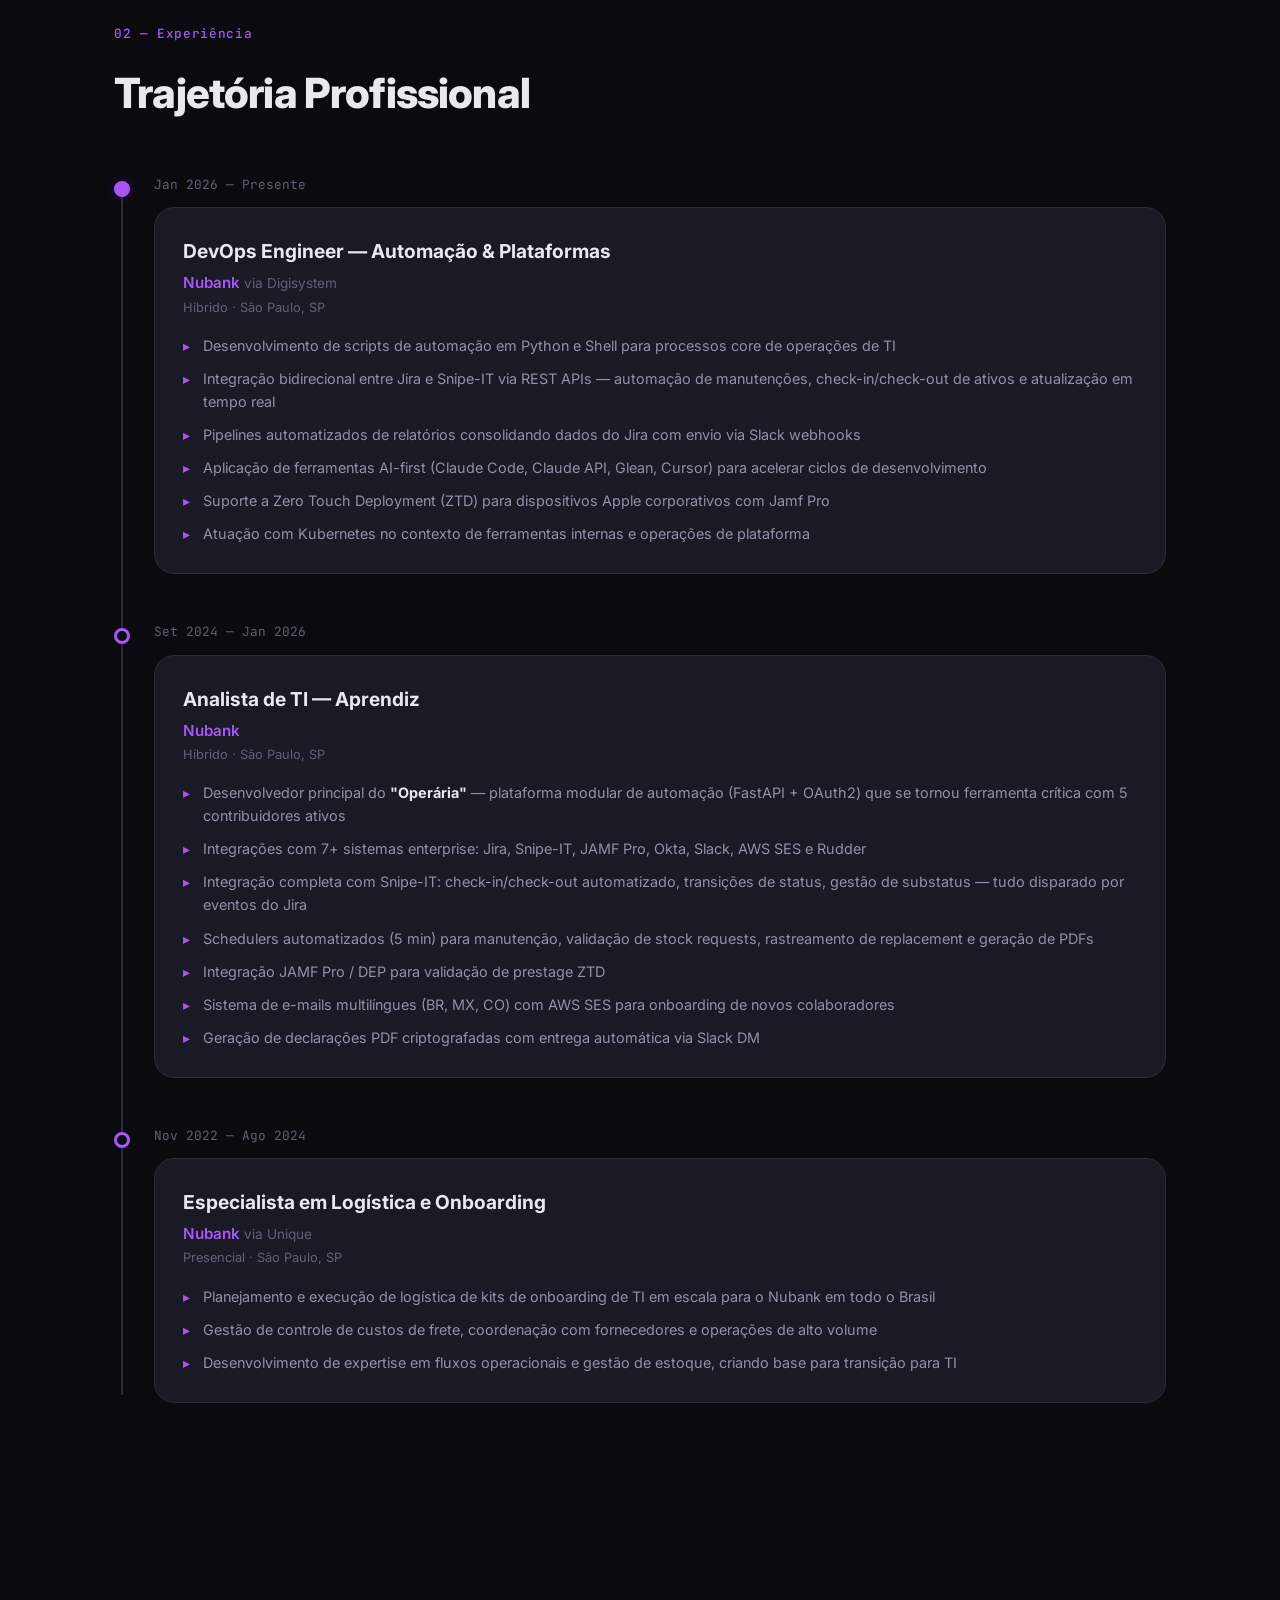
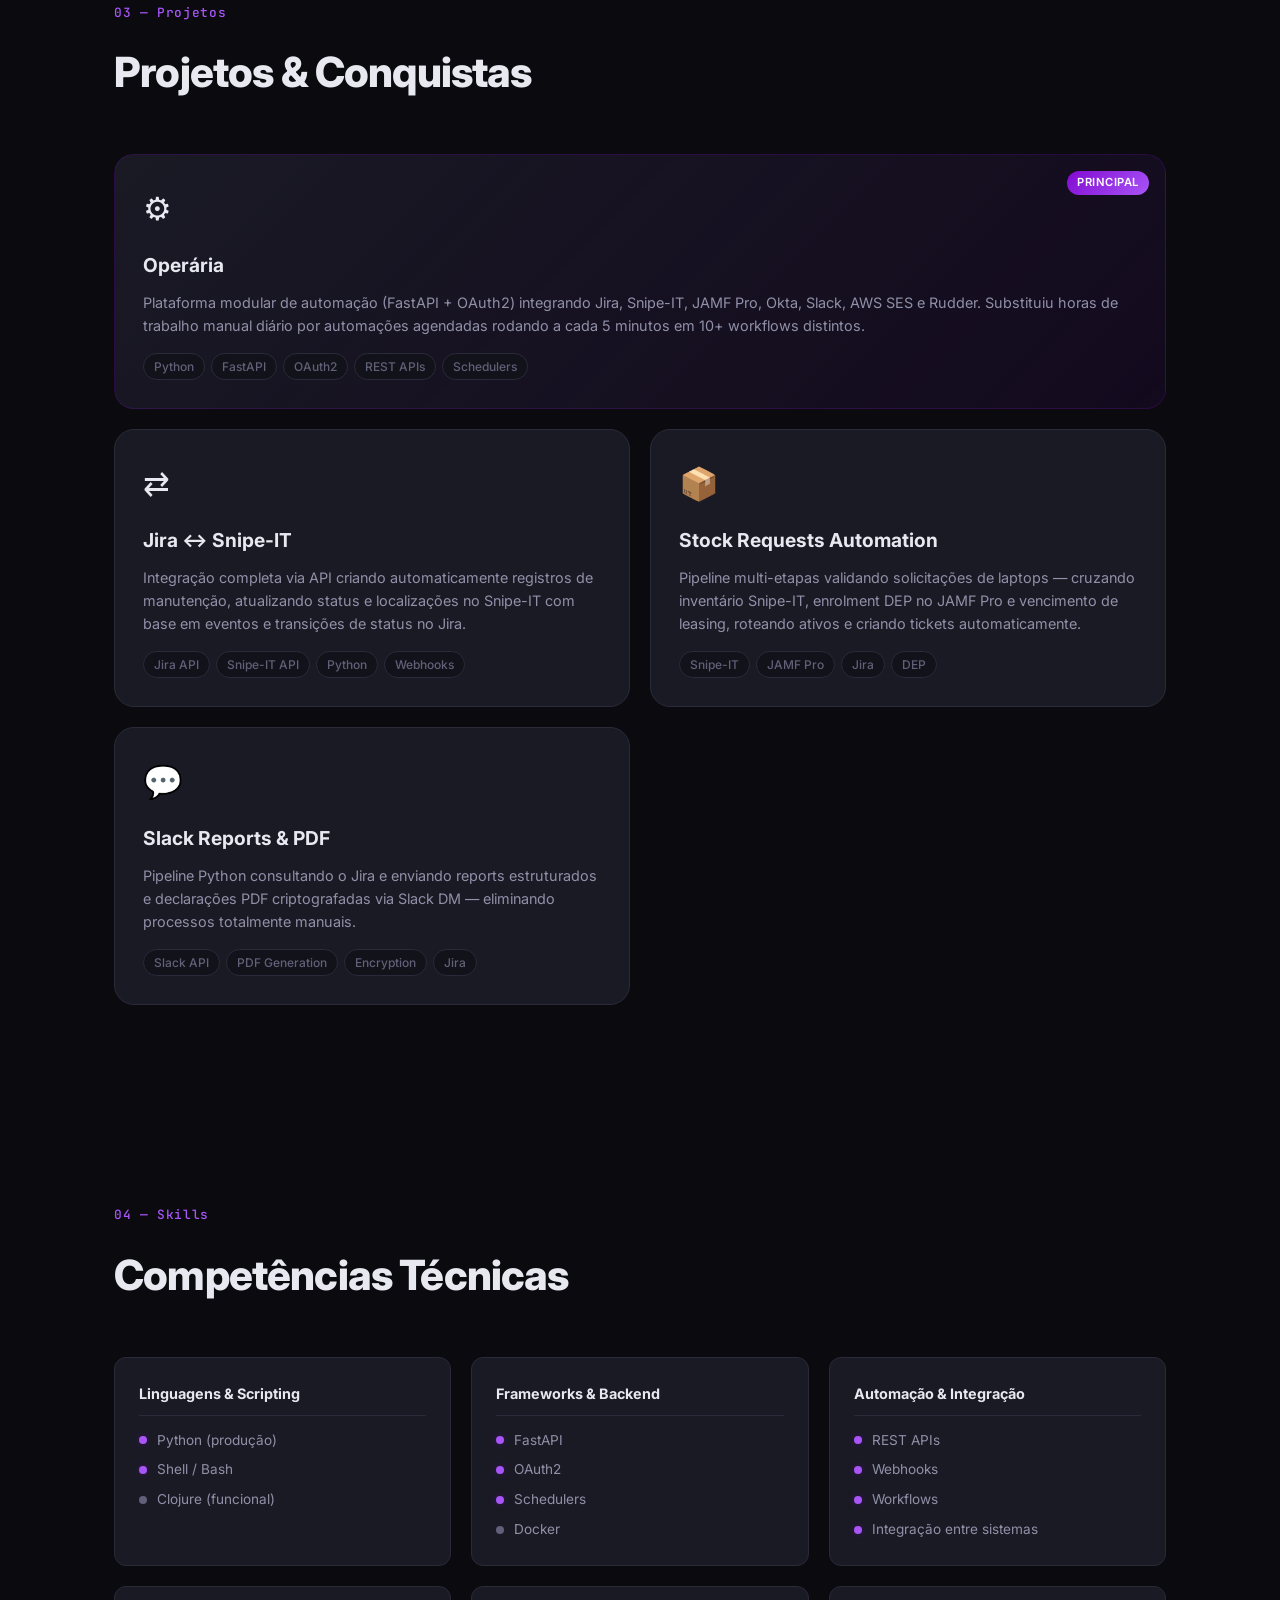
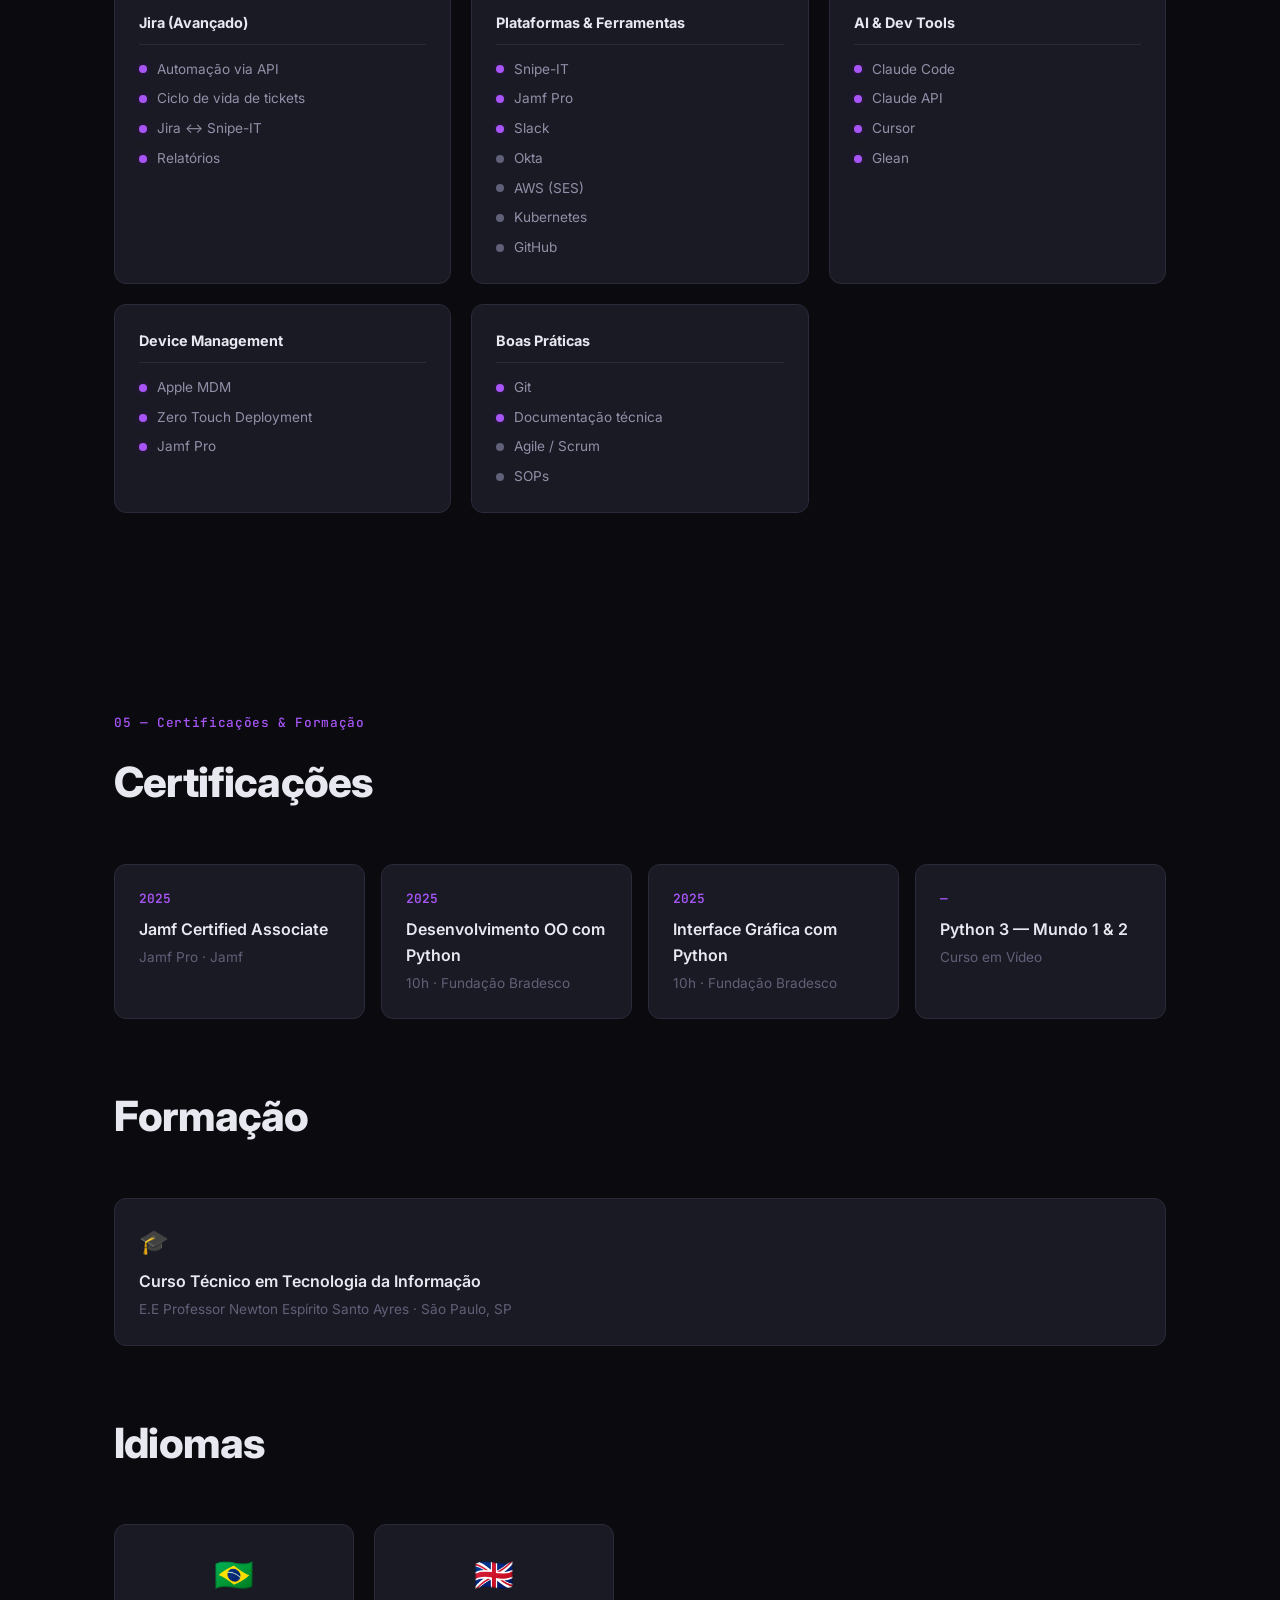
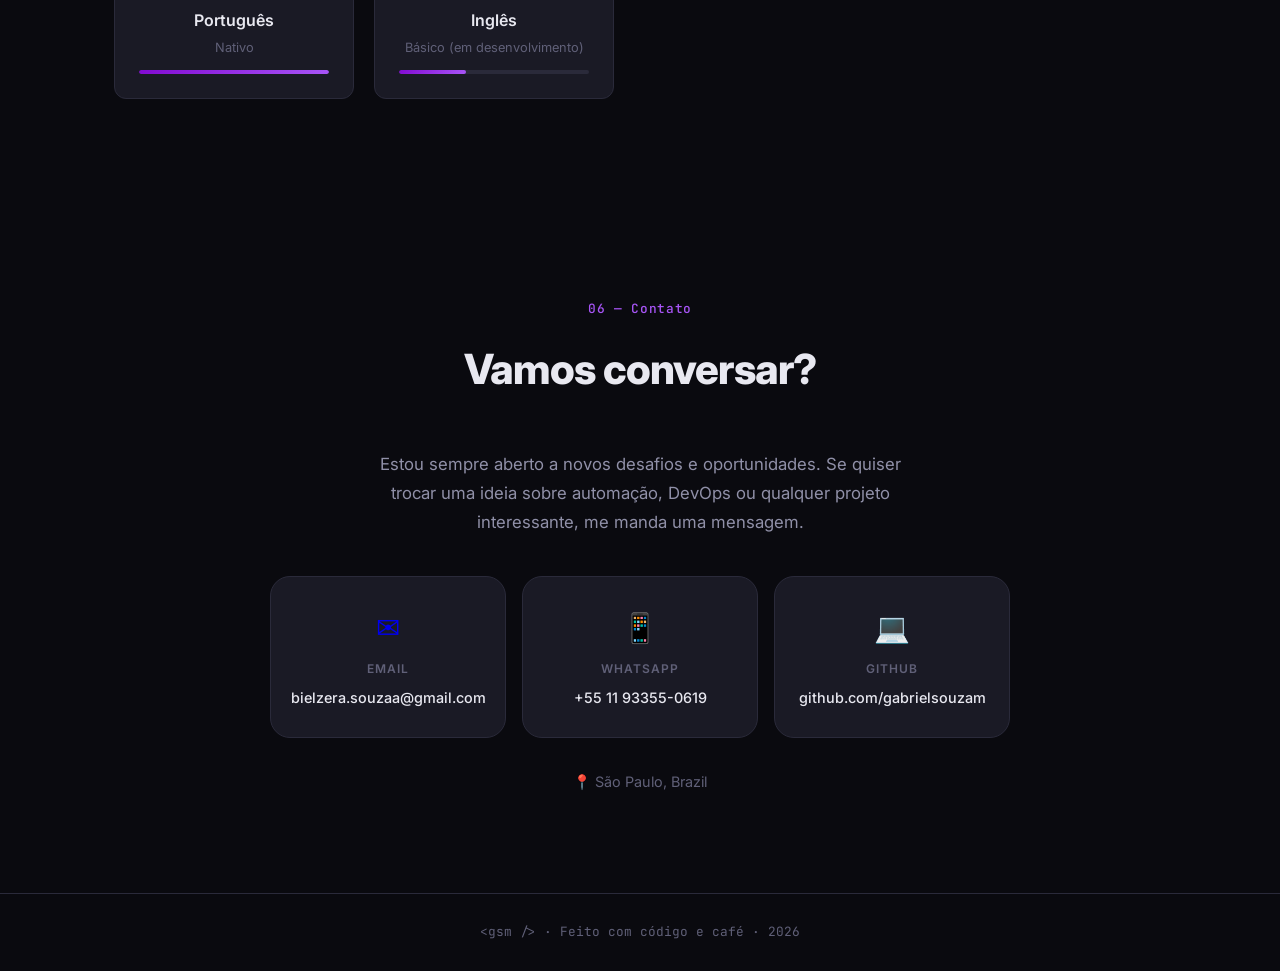
==== commit 171fb42f: "Add i18n language switcher (PT-BR, EN, ES) Made-with: Cursor" ====
--- a/index.html
+++ b/index.html
@@ -13,16 +13,36 @@
   <nav class="navbar" id="navbar">
     <div class="nav-container">
       <a href="#hero" class="nav-logo">&lt;gsm /&gt;</a>
-      <button class="nav-toggle" id="navToggle" aria-label="Menu">
-        <span></span><span></span><span></span>
-      </button>
+      <div class="nav-right">
+        <div class="lang-switcher" id="langSwitcher">
+          <button class="lang-btn" id="langBtn">
+            <span class="lang-btn-flag" id="langFlag">&#127463;&#127479;</span>
+            <span class="lang-btn-label" id="langLabel">PT</span>
+            <span class="lang-arrow">&#9662;</span>
+          </button>
+          <div class="lang-dropdown" id="langDropdown">
+            <button class="lang-option active" data-lang="pt">
+              <span>&#127463;&#127479;</span> Português
+            </button>
+            <button class="lang-option" data-lang="en">
+              <span>&#127468;&#127463;</span> English
+            </button>
+            <button class="lang-option" data-lang="es">
+              <span>&#127466;&#127480;</span> Español
+            </button>
+          </div>
+        </div>
+        <button class="nav-toggle" id="navToggle" aria-label="Menu">
+          <span></span><span></span><span></span>
+        </button>
+      </div>
       <ul class="nav-links" id="navLinks">
-        <li><a href="#sobre">Sobre</a></li>
-        <li><a href="#experiencia">Experiência</a></li>
-        <li><a href="#projetos">Projetos</a></li>
+        <li><a href="#sobre" data-i18n="nav_about">Sobre</a></li>
+        <li><a href="#experiencia" data-i18n="nav_experience">Experiência</a></li>
+        <li><a href="#projetos" data-i18n="nav_projects">Projetos</a></li>
         <li><a href="#skills">Skills</a></li>
-        <li><a href="#certificacoes">Certificações</a></li>
-        <li><a href="#contato" class="nav-cta">Contato</a></li>
+        <li><a href="#certificacoes" data-i18n="nav_certs">Certificações</a></li>
+        <li><a href="#contato" class="nav-cta" data-i18n="nav_contact">Contato</a></li>
       </ul>
     </div>
   </nav>
@@ -30,13 +50,13 @@
   <section class="hero" id="hero">
     <div class="hero-bg-grid"></div>
     <div class="hero-content">
-      <div class="hero-badge">Disponível para novos desafios</div>
+      <div class="hero-badge" data-i18n="hero_badge">Disponível para novos desafios</div>
       <h1 class="hero-name">
         Gabriel Souza<br>
         <span class="hero-name-accent">Moreira</span>
       </h1>
-      <p class="hero-title">Engenheiro de DevOps & Automação</p>
-      <p class="hero-subtitle">Integração de Sistemas de TI</p>
+      <p class="hero-title" data-i18n="hero_title">Engenheiro de DevOps & Automação</p>
+      <p class="hero-subtitle" data-i18n="hero_subtitle">Integração de Sistemas de TI</p>
       <div class="hero-tags">
         <span class="tag">Python</span>
         <span class="tag">FastAPI</span>
@@ -47,8 +67,8 @@
         <span class="tag">AI-Assisted Dev</span>
       </div>
       <div class="hero-actions">
-        <a href="#contato" class="btn btn-primary">Entre em contato</a>
-        <a href="#projetos" class="btn btn-outline">Ver projetos</a>
+        <a href="#contato" class="btn btn-primary" data-i18n="hero_cta">Entre em contato</a>
+        <a href="#projetos" class="btn btn-outline" data-i18n="hero_projects">Ver projetos</a>
       </div>
     </div>
     <div class="hero-scroll">
@@ -58,16 +78,16 @@
 
   <section class="section sobre" id="sobre">
     <div class="container">
-      <div class="section-label">01 — Sobre mim</div>
+      <div class="section-label" data-i18n="about_label">01 — Sobre mim</div>
       <div class="sobre-grid">
         <div class="sobre-text">
-          <h2>Construo automações que <span class="highlight">eliminam trabalho manual</span> e conectam sistemas complexos.</h2>
-          <p>
+          <h2 data-i18n="about_heading" data-i18n-html="true">Construo automações que <span class="highlight">eliminam trabalho manual</span> e conectam sistemas complexos.</h2>
+          <p data-i18n="about_p1" data-i18n-html="true">
             Engenheiro de DevOps & Automação com experiência em produção construindo sistemas reais dentro do 
             ambiente corporativo do <strong>Nubank</strong> — incluindo como desenvolvedor principal do 
             <strong>Operária</strong>, plataforma interna de automação em FastAPI integrando 7+ sistemas enterprise.
           </p>
-          <p>
+          <p data-i18n="about_p2">
             Especializado em Python, Shell scripting, integrações via REST API e engenharia assistida por IA 
             utilizando Claude Code, Glean e Cursor. Domínio prático em automação via Jira API, gestão de 
             dispositivos com JAMF Pro e design de workflows escaláveis.
@@ -76,19 +96,19 @@
         <div class="sobre-stats">
           <div class="stat-card">
             <span class="stat-number">7+</span>
-            <span class="stat-label">Sistemas Integrados</span>
+            <span class="stat-label" data-i18n="stat_systems">Sistemas Integrados</span>
           </div>
           <div class="stat-card">
             <span class="stat-number">10+</span>
-            <span class="stat-label">Workflows Automatizados</span>
+            <span class="stat-label" data-i18n="stat_workflows">Workflows Automatizados</span>
           </div>
           <div class="stat-card">
             <span class="stat-number">5</span>
-            <span class="stat-label">Contribuidores Ativos</span>
+            <span class="stat-label" data-i18n="stat_contributors">Contribuidores Ativos</span>
           </div>
           <div class="stat-card">
             <span class="stat-number">3+</span>
-            <span class="stat-label">Anos no Ecossistema</span>
+            <span class="stat-label" data-i18n="stat_years">Anos no Ecossistema</span>
           </div>
         </div>
       </div>
@@ -97,64 +117,64 @@
 
   <section class="section experiencia" id="experiencia">
     <div class="container">
-      <div class="section-label">02 — Experiência</div>
-      <h2 class="section-title">Trajetória Profissional</h2>
+      <div class="section-label" data-i18n="exp_label">02 — Experiência</div>
+      <h2 class="section-title" data-i18n="exp_title">Trajetória Profissional</h2>
 
       <div class="timeline">
         <div class="timeline-item">
           <div class="timeline-marker"></div>
-          <div class="timeline-date">Jan 2026 — Presente</div>
+          <div class="timeline-date" data-i18n="exp1_date">Jan 2026 — Presente</div>
           <div class="timeline-card">
             <div class="timeline-header">
-              <h3>DevOps Engineer — Automação & Plataformas</h3>
+              <h3 data-i18n="exp1_role">DevOps Engineer — Automação & Plataformas</h3>
               <span class="timeline-company">Nubank <span class="via">via Digisystem</span></span>
-              <span class="timeline-location">Híbrido · São Paulo, SP</span>
+              <span class="timeline-location" data-i18n="exp1_location">Híbrido · São Paulo, SP</span>
             </div>
             <ul class="timeline-list">
-              <li>Desenvolvimento de scripts de automação em Python e Shell para processos core de operações de TI</li>
-              <li>Integração bidirecional entre Jira e Snipe-IT via REST APIs — automação de manutenções, check-in/check-out de ativos e atualização em tempo real</li>
-              <li>Pipelines automatizados de relatórios consolidando dados do Jira com envio via Slack webhooks</li>
-              <li>Aplicação de ferramentas AI-first (Claude Code, Claude API, Glean, Cursor) para acelerar ciclos de desenvolvimento</li>
-              <li>Suporte a Zero Touch Deployment (ZTD) para dispositivos Apple corporativos com Jamf Pro</li>
-              <li>Atuação com Kubernetes no contexto de ferramentas internas e operações de plataforma</li>
+              <li data-i18n="exp1_li1">Desenvolvimento de scripts de automação em Python e Shell para processos core de operações de TI</li>
+              <li data-i18n="exp1_li2">Integração bidirecional entre Jira e Snipe-IT via REST APIs — automação de manutenções, check-in/check-out de ativos e atualização em tempo real</li>
+              <li data-i18n="exp1_li3">Pipelines automatizados de relatórios consolidando dados do Jira com envio via Slack webhooks</li>
+              <li data-i18n="exp1_li4">Aplicação de ferramentas AI-first (Claude Code, Claude API, Glean, Cursor) para acelerar ciclos de desenvolvimento</li>
+              <li data-i18n="exp1_li5">Suporte a Zero Touch Deployment (ZTD) para dispositivos Apple corporativos com Jamf Pro</li>
+              <li data-i18n="exp1_li6">Atuação com Kubernetes no contexto de ferramentas internas e operações de plataforma</li>
             </ul>
           </div>
         </div>
 
         <div class="timeline-item">
           <div class="timeline-marker"></div>
-          <div class="timeline-date">Set 2024 — Jan 2026</div>
+          <div class="timeline-date" data-i18n="exp2_date">Set 2024 — Jan 2026</div>
           <div class="timeline-card">
             <div class="timeline-header">
-              <h3>Analista de TI — Aprendiz</h3>
+              <h3 data-i18n="exp2_role">Analista de TI — Aprendiz</h3>
               <span class="timeline-company">Nubank</span>
-              <span class="timeline-location">Híbrido · São Paulo, SP</span>
+              <span class="timeline-location" data-i18n="exp2_location">Híbrido · São Paulo, SP</span>
             </div>
             <ul class="timeline-list">
-              <li>Desenvolvedor principal do <strong>"Operária"</strong> — plataforma modular de automação (FastAPI + OAuth2) que se tornou ferramenta crítica com 5 contribuidores ativos</li>
-              <li>Integrações com 7+ sistemas enterprise: Jira, Snipe-IT, JAMF Pro, Okta, Slack, AWS SES e Rudder</li>
-              <li>Integração completa com Snipe-IT: check-in/check-out automatizado, transições de status, gestão de substatus — tudo disparado por eventos do Jira</li>
-              <li>Schedulers automatizados (5 min) para manutenção, validação de stock requests, rastreamento de replacement e geração de PDFs</li>
-              <li>Integração JAMF Pro / DEP para validação de prestage ZTD</li>
-              <li>Sistema de e-mails multilíngues (BR, MX, CO) com AWS SES para onboarding de novos colaboradores</li>
-              <li>Geração de declarações PDF criptografadas com entrega automática via Slack DM</li>
+              <li data-i18n="exp2_li1" data-i18n-html="true">Desenvolvedor principal do <strong>"Operária"</strong> — plataforma modular de automação (FastAPI + OAuth2) que se tornou ferramenta crítica com 5 contribuidores ativos</li>
+              <li data-i18n="exp2_li2">Integrações com 7+ sistemas enterprise: Jira, Snipe-IT, JAMF Pro, Okta, Slack, AWS SES e Rudder</li>
+              <li data-i18n="exp2_li3">Integração completa com Snipe-IT: check-in/check-out automatizado, transições de status, gestão de substatus — tudo disparado por eventos do Jira</li>
+              <li data-i18n="exp2_li4">Schedulers automatizados (5 min) para manutenção, validação de stock requests, rastreamento de replacement e geração de PDFs</li>
+              <li data-i18n="exp2_li5">Integração JAMF Pro / DEP para validação de prestage ZTD</li>
+              <li data-i18n="exp2_li6">Sistema de e-mails multilíngues (BR, MX, CO) com AWS SES para onboarding de novos colaboradores</li>
+              <li data-i18n="exp2_li7">Geração de declarações PDF criptografadas com entrega automática via Slack DM</li>
             </ul>
           </div>
         </div>
 
         <div class="timeline-item">
           <div class="timeline-marker"></div>
-          <div class="timeline-date">Nov 2022 — Ago 2024</div>
+          <div class="timeline-date" data-i18n="exp3_date">Nov 2022 — Ago 2024</div>
           <div class="timeline-card">
             <div class="timeline-header">
-              <h3>Especialista em Logística e Onboarding</h3>
+              <h3 data-i18n="exp3_role">Especialista em Logística e Onboarding</h3>
               <span class="timeline-company">Nubank <span class="via">via Unique</span></span>
-              <span class="timeline-location">Presencial · São Paulo, SP</span>
+              <span class="timeline-location" data-i18n="exp3_location">Presencial · São Paulo, SP</span>
             </div>
             <ul class="timeline-list">
-              <li>Planejamento e execução de logística de kits de onboarding de TI em escala para o Nubank em todo o Brasil</li>
-              <li>Gestão de controle de custos de frete, coordenação com fornecedores e operações de alto volume</li>
-              <li>Desenvolvimento de expertise em fluxos operacionais e gestão de estoque, criando base para transição para TI</li>
+              <li data-i18n="exp3_li1">Planejamento e execução de logística de kits de onboarding de TI em escala para o Nubank em todo o Brasil</li>
+              <li data-i18n="exp3_li2">Gestão de controle de custos de frete, coordenação com fornecedores e operações de alto volume</li>
+              <li data-i18n="exp3_li3">Desenvolvimento de expertise em fluxos operacionais e gestão de estoque, criando base para transição para TI</li>
             </ul>
           </div>
         </div>
@@ -164,15 +184,15 @@
 
   <section class="section projetos" id="projetos">
     <div class="container">
-      <div class="section-label">03 — Projetos</div>
-      <h2 class="section-title">Projetos & Conquistas</h2>
+      <div class="section-label" data-i18n="proj_label">03 — Projetos</div>
+      <h2 class="section-title" data-i18n="proj_title">Projetos & Conquistas</h2>
 
       <div class="projects-grid">
         <div class="project-card project-featured">
           <div class="project-icon">&#9881;</div>
-          <div class="project-badge">Principal</div>
+          <div class="project-badge" data-i18n="proj_badge">Principal</div>
           <h3>Operária</h3>
-          <p class="project-desc">
+          <p class="project-desc" data-i18n="proj1_desc">
             Plataforma modular de automação (FastAPI + OAuth2) integrando Jira, Snipe-IT, JAMF Pro, Okta, 
             Slack, AWS SES e Rudder. Substituiu horas de trabalho manual diário por automações agendadas 
             rodando a cada 5 minutos em 10+ workflows distintos.
@@ -185,7 +205,7 @@
         <div class="project-card">
           <div class="project-icon">&#8644;</div>
           <h3>Jira ↔ Snipe-IT</h3>
-          <p class="project-desc">
+          <p class="project-desc" data-i18n="proj2_desc">
             Integração completa via API criando automaticamente registros de manutenção, atualizando status 
             e localizações no Snipe-IT com base em eventos e transições de status no Jira.
           </p>
@@ -197,7 +217,7 @@
         <div class="project-card">
           <div class="project-icon">&#128230;</div>
           <h3>Stock Requests Automation</h3>
-          <p class="project-desc">
+          <p class="project-desc" data-i18n="proj3_desc">
             Pipeline multi-etapas validando solicitações de laptops — cruzando inventário Snipe-IT, 
             enrolment DEP no JAMF Pro e vencimento de leasing, roteando ativos e criando tickets 
             automaticamente.
@@ -210,7 +230,7 @@
         <div class="project-card">
           <div class="project-icon">&#128172;</div>
           <h3>Slack Reports & PDF</h3>
-          <p class="project-desc">
+          <p class="project-desc" data-i18n="proj4_desc">
             Pipeline Python consultando o Jira e enviando reports estruturados e declarações PDF 
             criptografadas via Slack DM — eliminando processos totalmente manuais.
           </p>
@@ -225,15 +245,15 @@
   <section class="section skills" id="skills">
     <div class="container">
       <div class="section-label">04 — Skills</div>
-      <h2 class="section-title">Competências Técnicas</h2>
+      <h2 class="section-title" data-i18n="skills_title">Competências Técnicas</h2>
 
       <div class="skills-grid">
         <div class="skill-category">
-          <h3>Linguagens & Scripting</h3>
-          <div class="skill-items">
-            <div class="skill-item"><span class="skill-dot primary"></span>Python (produção)</div>
+          <h3 data-i18n="skill_cat1">Linguagens & Scripting</h3>
+          <div class="skill-items">
+            <div class="skill-item"><span class="skill-dot primary"></span><span data-i18n="skill_python">Python (produção)</span></div>
             <div class="skill-item"><span class="skill-dot primary"></span>Shell / Bash</div>
-            <div class="skill-item"><span class="skill-dot secondary"></span>Clojure (funcional)</div>
+            <div class="skill-item"><span class="skill-dot secondary"></span><span data-i18n="skill_clojure">Clojure (funcional)</span></div>
           </div>
         </div>
 
@@ -248,27 +268,27 @@
         </div>
 
         <div class="skill-category">
-          <h3>Automação & Integração</h3>
+          <h3 data-i18n="skill_cat3">Automação & Integração</h3>
           <div class="skill-items">
             <div class="skill-item"><span class="skill-dot primary"></span>REST APIs</div>
             <div class="skill-item"><span class="skill-dot primary"></span>Webhooks</div>
             <div class="skill-item"><span class="skill-dot primary"></span>Workflows</div>
-            <div class="skill-item"><span class="skill-dot primary"></span>Integração entre sistemas</div>
-          </div>
-        </div>
-
-        <div class="skill-category">
-          <h3>Jira (Avançado)</h3>
-          <div class="skill-items">
-            <div class="skill-item"><span class="skill-dot primary"></span>Automação via API</div>
-            <div class="skill-item"><span class="skill-dot primary"></span>Ciclo de vida de tickets</div>
+            <div class="skill-item"><span class="skill-dot primary"></span><span data-i18n="skill_integration">Integração entre sistemas</span></div>
+          </div>
+        </div>
+
+        <div class="skill-category">
+          <h3 data-i18n="skill_cat4">Jira (Avançado)</h3>
+          <div class="skill-items">
+            <div class="skill-item"><span class="skill-dot primary"></span><span data-i18n="skill_jira1">Automação via API</span></div>
+            <div class="skill-item"><span class="skill-dot primary"></span><span data-i18n="skill_jira2">Ciclo de vida de tickets</span></div>
             <div class="skill-item"><span class="skill-dot primary"></span>Jira ↔ Snipe-IT</div>
-            <div class="skill-item"><span class="skill-dot primary"></span>Relatórios</div>
-          </div>
-        </div>
-
-        <div class="skill-category">
-          <h3>Plataformas & Ferramentas</h3>
+            <div class="skill-item"><span class="skill-dot primary"></span><span data-i18n="skill_jira4">Relatórios</span></div>
+          </div>
+        </div>
+
+        <div class="skill-category">
+          <h3 data-i18n="skill_cat5">Plataformas & Ferramentas</h3>
           <div class="skill-items">
             <div class="skill-item"><span class="skill-dot primary"></span>Snipe-IT</div>
             <div class="skill-item"><span class="skill-dot primary"></span>Jamf Pro</div>
@@ -291,7 +311,7 @@
         </div>
 
         <div class="skill-category">
-          <h3>Device Management</h3>
+          <h3 data-i18n="skill_cat7">Device Management</h3>
           <div class="skill-items">
             <div class="skill-item"><span class="skill-dot primary"></span>Apple MDM</div>
             <div class="skill-item"><span class="skill-dot primary"></span>Zero Touch Deployment</div>
@@ -300,10 +320,10 @@
         </div>
 
         <div class="skill-category">
-          <h3>Boas Práticas</h3>
+          <h3 data-i18n="skill_cat8">Boas Práticas</h3>
           <div class="skill-items">
             <div class="skill-item"><span class="skill-dot primary"></span>Git</div>
-            <div class="skill-item"><span class="skill-dot primary"></span>Documentação técnica</div>
+            <div class="skill-item"><span class="skill-dot primary"></span><span data-i18n="skill_docs">Documentação técnica</span></div>
             <div class="skill-item"><span class="skill-dot secondary"></span>Agile / Scrum</div>
             <div class="skill-item"><span class="skill-dot secondary"></span>SOPs</div>
           </div>
@@ -314,8 +334,8 @@
 
   <section class="section certificacoes" id="certificacoes">
     <div class="container">
-      <div class="section-label">05 — Certificações & Formação</div>
-      <h2 class="section-title">Certificações</h2>
+      <div class="section-label" data-i18n="certs_label">05 — Certificações & Formação</div>
+      <h2 class="section-title" data-i18n="certs_title">Certificações</h2>
 
       <div class="certs-grid">
         <div class="cert-card">
@@ -325,13 +345,13 @@
         </div>
         <div class="cert-card">
           <div class="cert-year">2025</div>
-          <h3>Desenvolvimento OO com Python</h3>
-          <p>10h · Fundação Bradesco</p>
+          <h3 data-i18n="cert2_name">Desenvolvimento OO com Python</h3>
+          <p data-i18n="cert2_desc">10h · Fundação Bradesco</p>
         </div>
         <div class="cert-card">
           <div class="cert-year">2025</div>
-          <h3>Interface Gráfica com Python</h3>
-          <p>10h · Fundação Bradesco</p>
+          <h3 data-i18n="cert3_name">Interface Gráfica com Python</h3>
+          <p data-i18n="cert3_desc">10h · Fundação Bradesco</p>
         </div>
         <div class="cert-card">
           <div class="cert-year">—</div>
@@ -341,27 +361,27 @@
       </div>
 
       <div class="education-block">
-        <h2 class="section-title" style="margin-top: 4rem;">Formação</h2>
+        <h2 class="section-title" style="margin-top: 4rem;" data-i18n="edu_title">Formação</h2>
         <div class="cert-card education-card">
           <div class="cert-year">&#127891;</div>
-          <h3>Curso Técnico em Tecnologia da Informação</h3>
+          <h3 data-i18n="edu_name">Curso Técnico em Tecnologia da Informação</h3>
           <p>E.E Professor Newton Espírito Santo Ayres · São Paulo, SP</p>
         </div>
       </div>
 
       <div class="languages-block">
-        <h2 class="section-title" style="margin-top: 4rem;">Idiomas</h2>
+        <h2 class="section-title" style="margin-top: 4rem;" data-i18n="lang_title">Idiomas</h2>
         <div class="languages-grid">
           <div class="lang-card">
             <span class="lang-flag">&#127463;&#127479;</span>
-            <h3>Português</h3>
-            <p>Nativo</p>
+            <h3 data-i18n="lang_pt">Português</h3>
+            <p data-i18n="lang_pt_level">Nativo</p>
             <div class="lang-bar"><div class="lang-fill" style="width: 100%"></div></div>
           </div>
           <div class="lang-card">
             <span class="lang-flag">&#127468;&#127463;</span>
-            <h3>Inglês</h3>
-            <p>Básico (em desenvolvimento)</p>
+            <h3 data-i18n="lang_en">Inglês</h3>
+            <p data-i18n="lang_en_level">Básico (em desenvolvimento)</p>
             <div class="lang-bar"><div class="lang-fill" style="width: 35%"></div></div>
           </div>
         </div>
@@ -371,9 +391,9 @@
 
   <section class="section contato" id="contato">
     <div class="container">
-      <div class="section-label">06 — Contato</div>
-      <h2 class="section-title">Vamos conversar?</h2>
-      <p class="contato-desc">
+      <div class="section-label" data-i18n="contact_label">06 — Contato</div>
+      <h2 class="section-title" data-i18n="contact_title">Vamos conversar?</h2>
+      <p class="contato-desc" data-i18n="contact_desc">
         Estou sempre aberto a novos desafios e oportunidades. Se quiser trocar uma ideia sobre 
         automação, DevOps ou qualquer projeto interessante, me manda uma mensagem.
       </p>
@@ -402,7 +422,7 @@
 
   <footer class="footer">
     <div class="container">
-      <p>&lt;gsm /&gt; · Feito com código e café · 2026</p>
+      <p data-i18n="footer">&lt;gsm /&gt; · Feito com código e café · 2026</p>
     </div>
   </footer>
 
--- a/style.css
+++ b/style.css
@@ -94,6 +94,110 @@
   color: #c084fc;
 }
 
+.nav-right {
+  display: flex;
+  align-items: center;
+  gap: 12px;
+}
+
+/* --- Language Switcher --- */
+
+.lang-switcher {
+  position: relative;
+}
+
+.lang-btn {
+  display: flex;
+  align-items: center;
+  gap: 6px;
+  background: var(--bg-card);
+  border: 1px solid var(--border);
+  color: var(--text-secondary);
+  font-family: var(--font);
+  font-size: 0.8rem;
+  font-weight: 600;
+  padding: 5px 12px;
+  border-radius: 8px;
+  cursor: pointer;
+  transition: var(--transition);
+}
+
+.lang-btn:hover {
+  border-color: var(--accent);
+  color: var(--text);
+}
+
+.lang-btn-flag {
+  font-size: 1rem;
+  line-height: 1;
+}
+
+.lang-arrow {
+  font-size: 0.6rem;
+  opacity: 0.5;
+  transition: var(--transition);
+}
+
+.lang-dropdown.open + .lang-arrow,
+.lang-switcher:has(.lang-dropdown.open) .lang-arrow {
+  transform: rotate(180deg);
+}
+
+.lang-dropdown {
+  position: absolute;
+  top: calc(100% + 8px);
+  right: 0;
+  background: var(--bg-card);
+  border: 1px solid var(--border);
+  border-radius: 10px;
+  padding: 6px;
+  min-width: 150px;
+  opacity: 0;
+  visibility: hidden;
+  transform: translateY(-8px);
+  transition: var(--transition);
+  z-index: 1001;
+  box-shadow: 0 8px 30px rgba(0, 0, 0, 0.4);
+}
+
+.lang-dropdown.open {
+  opacity: 1;
+  visibility: visible;
+  transform: translateY(0);
+}
+
+.lang-option {
+  display: flex;
+  align-items: center;
+  gap: 10px;
+  width: 100%;
+  padding: 8px 12px;
+  background: none;
+  border: none;
+  border-radius: 6px;
+  color: var(--text-secondary);
+  font-family: var(--font);
+  font-size: 0.85rem;
+  font-weight: 500;
+  cursor: pointer;
+  transition: var(--transition);
+}
+
+.lang-option:hover {
+  background: var(--bg-card-hover);
+  color: var(--text);
+}
+
+.lang-option.active {
+  background: var(--accent-glow);
+  color: var(--accent-light);
+}
+
+.lang-option span {
+  font-size: 1.1rem;
+  line-height: 1;
+}
+
 .nav-links {
   display: flex;
   align-items: center;
@@ -948,6 +1052,18 @@
     display: flex;
   }
 
+  .nav-right {
+    gap: 10px;
+  }
+
+  .lang-btn-label {
+    display: none;
+  }
+
+  .lang-btn {
+    padding: 5px 8px;
+  }
+
   .nav-toggle.active span:nth-child(1) {
     transform: rotate(45deg) translate(5px, 5px);
   }
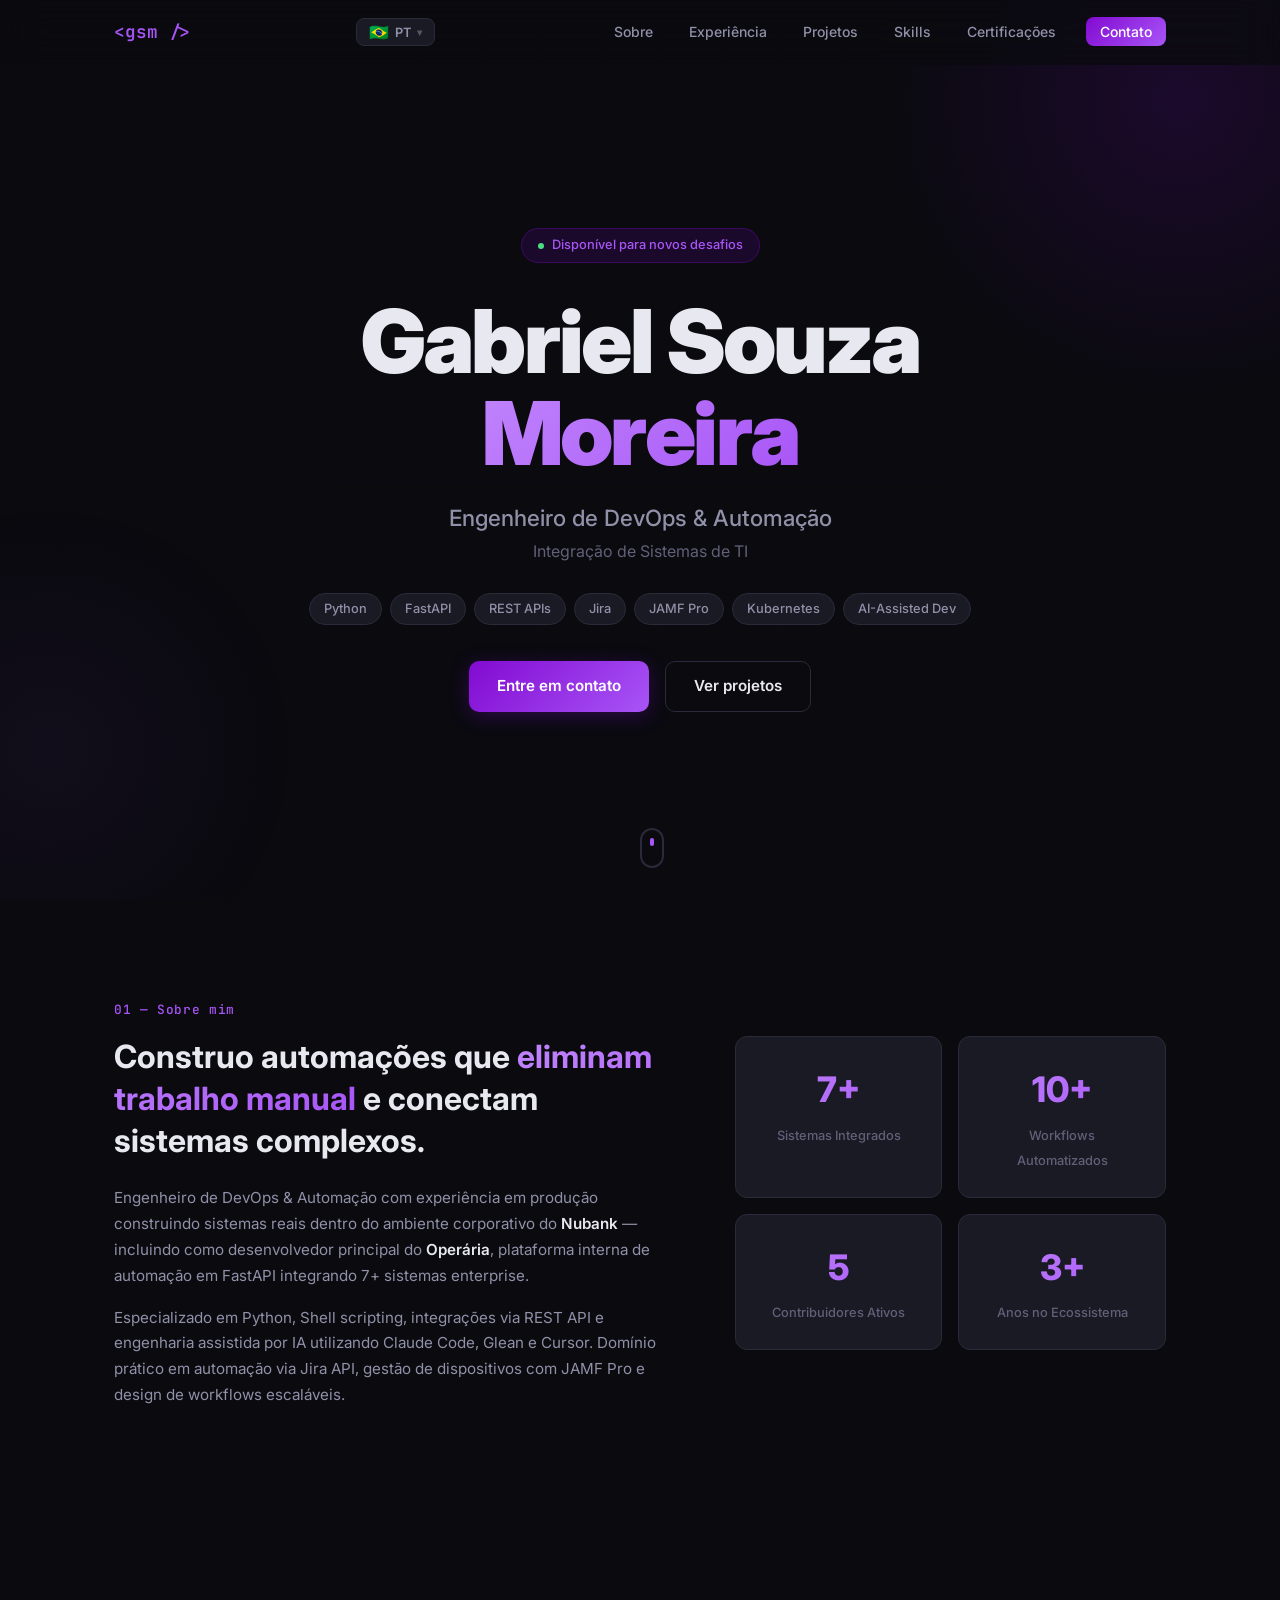
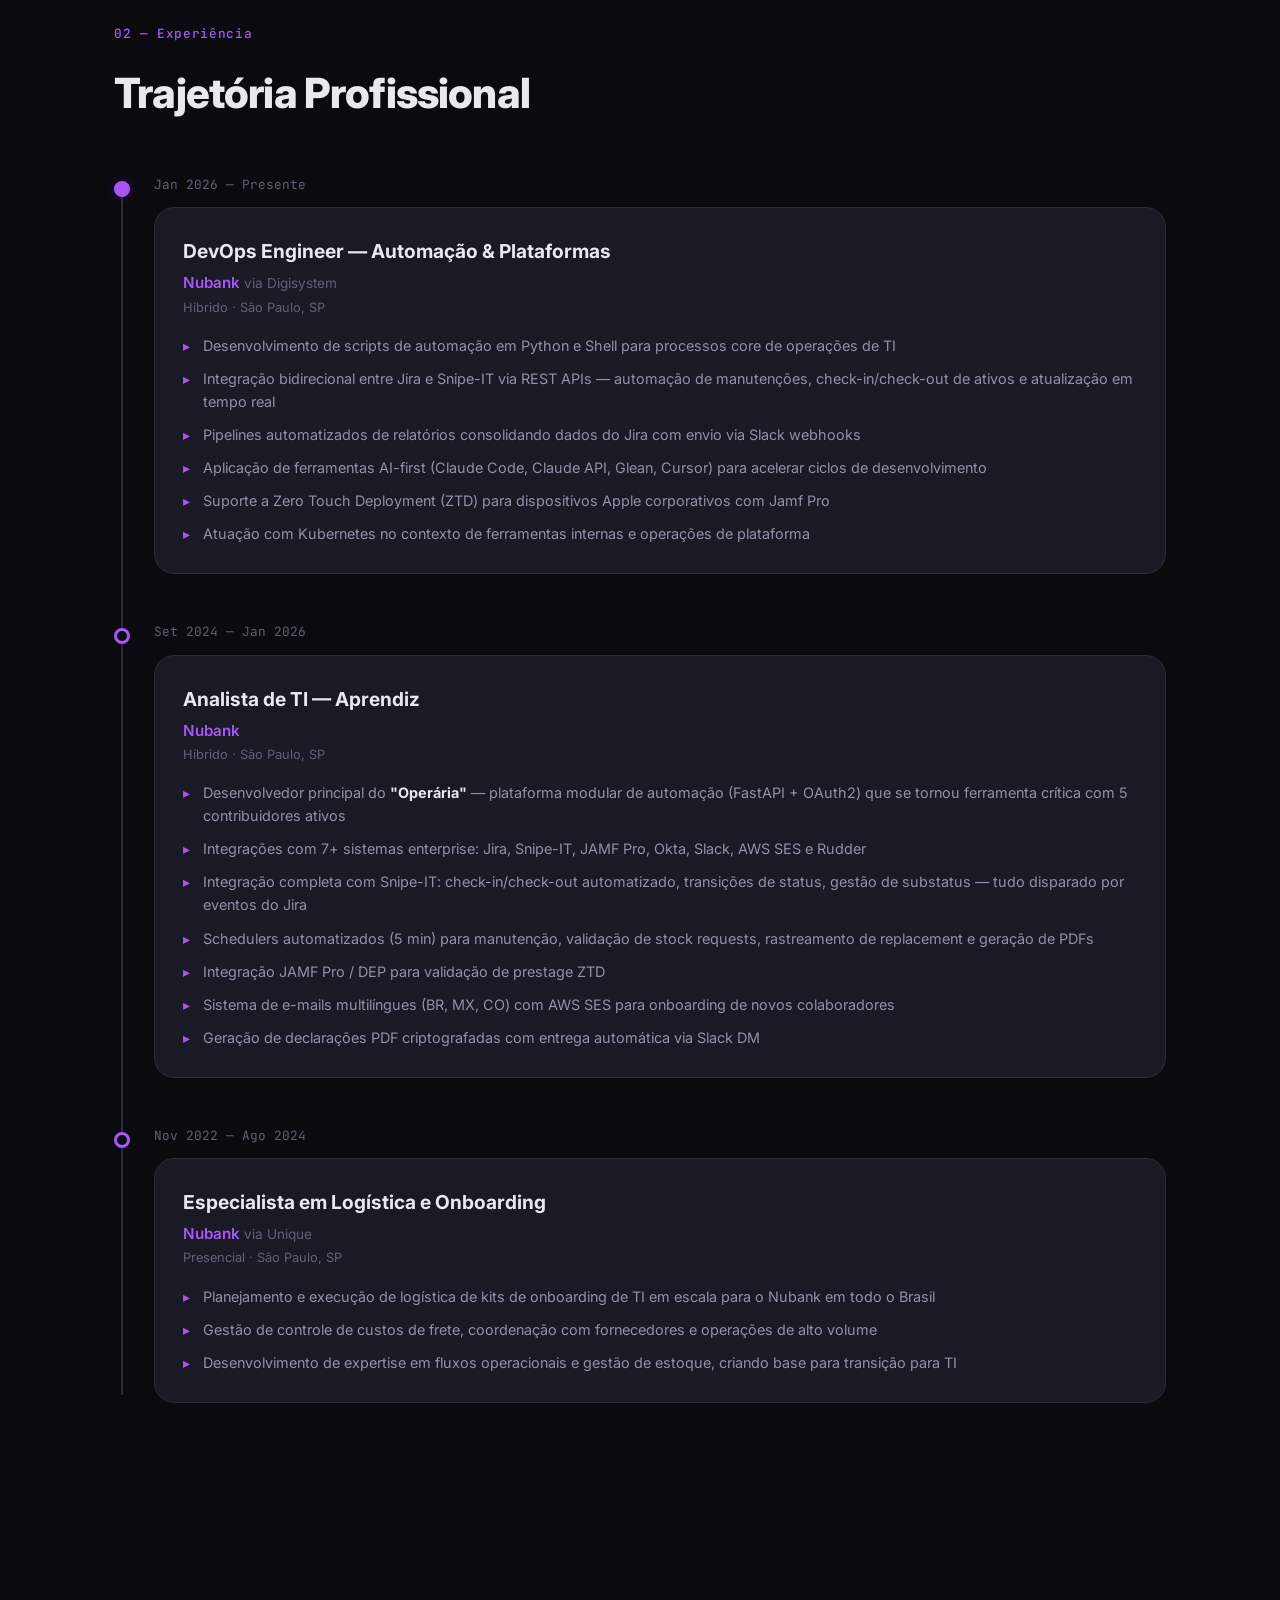
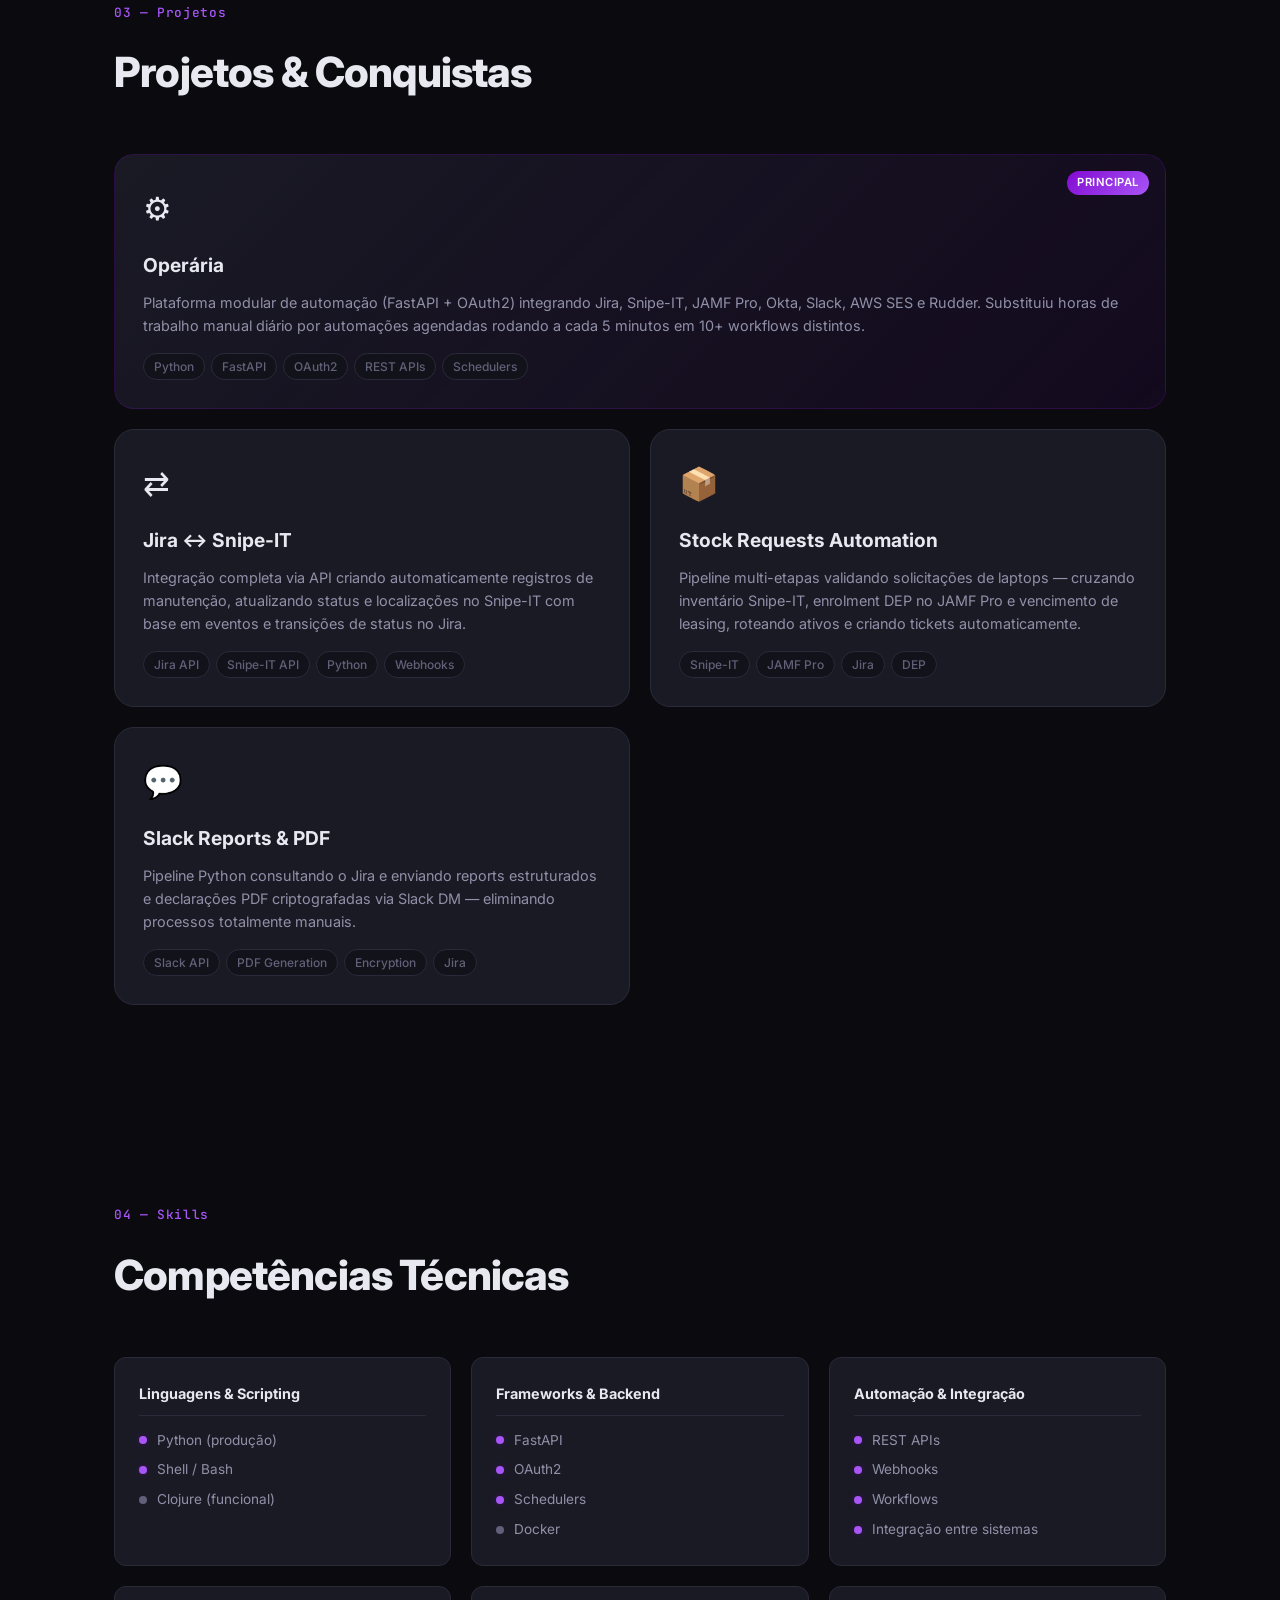
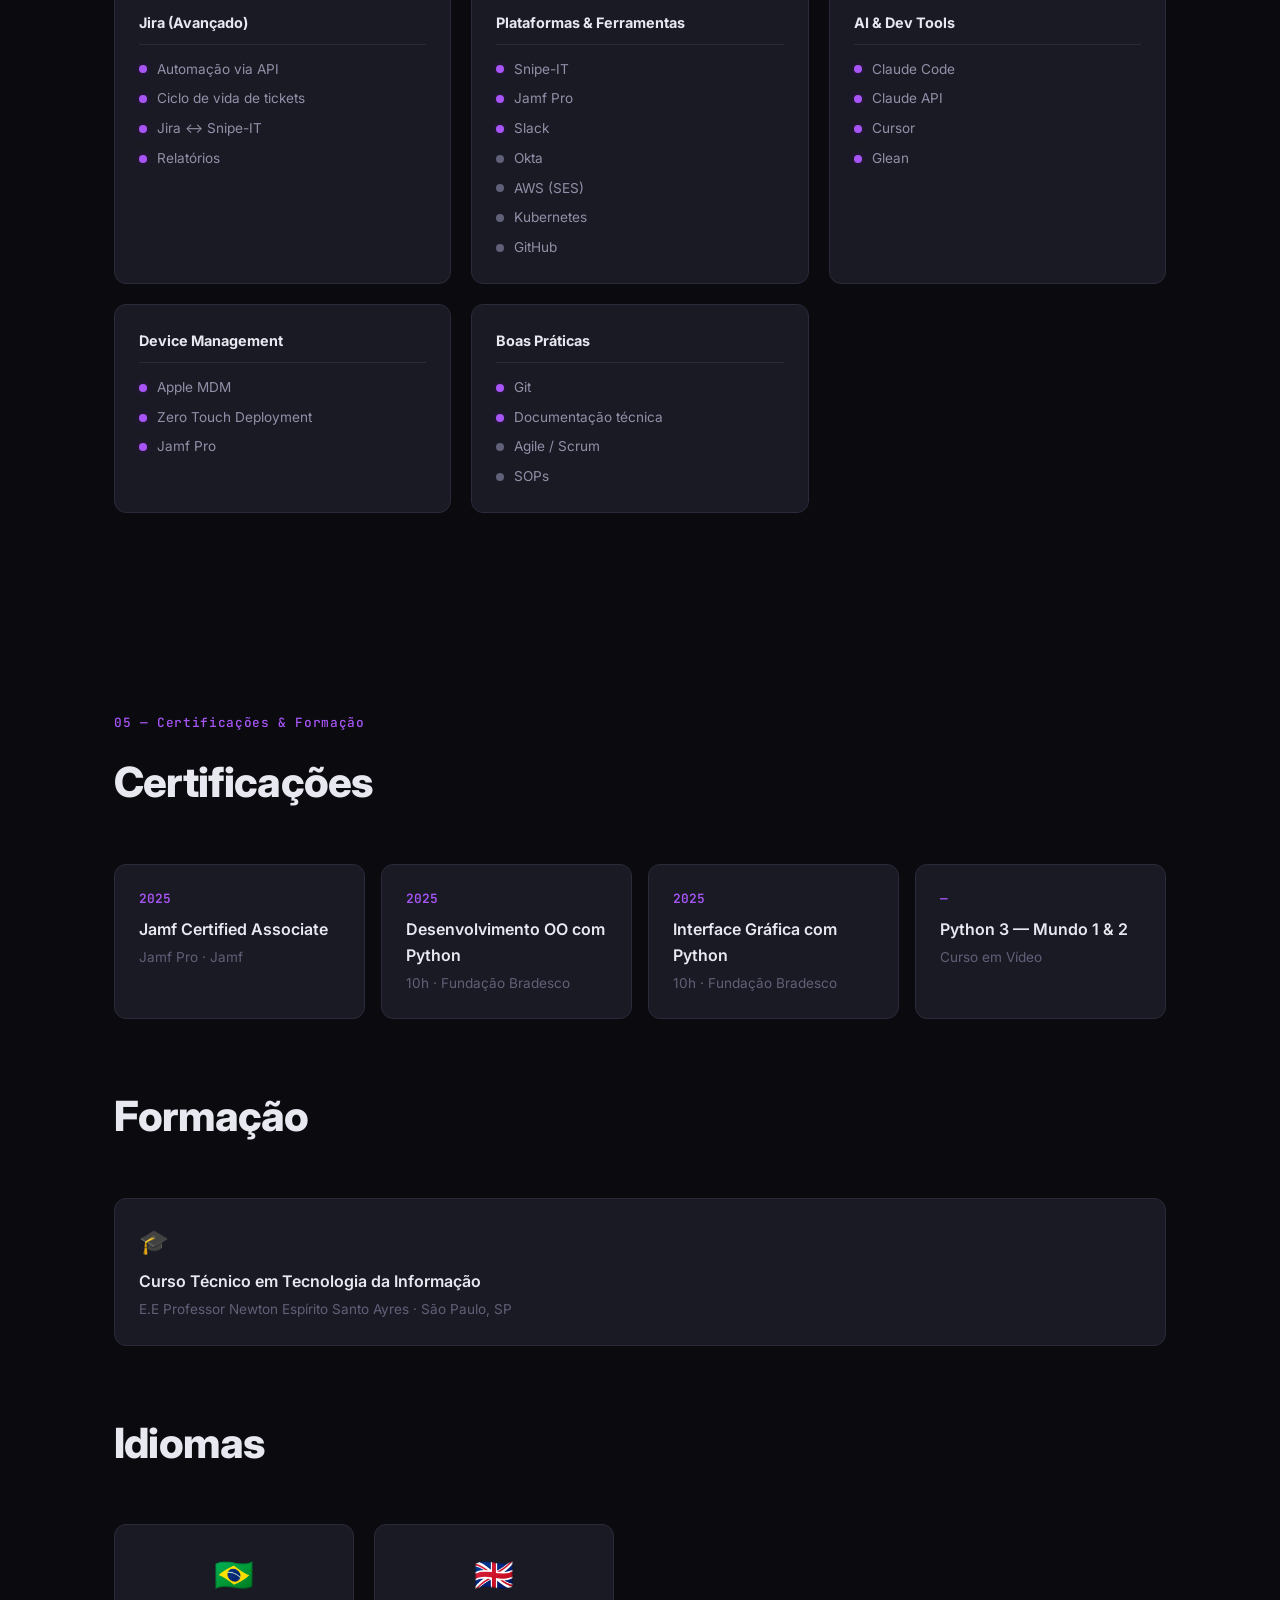
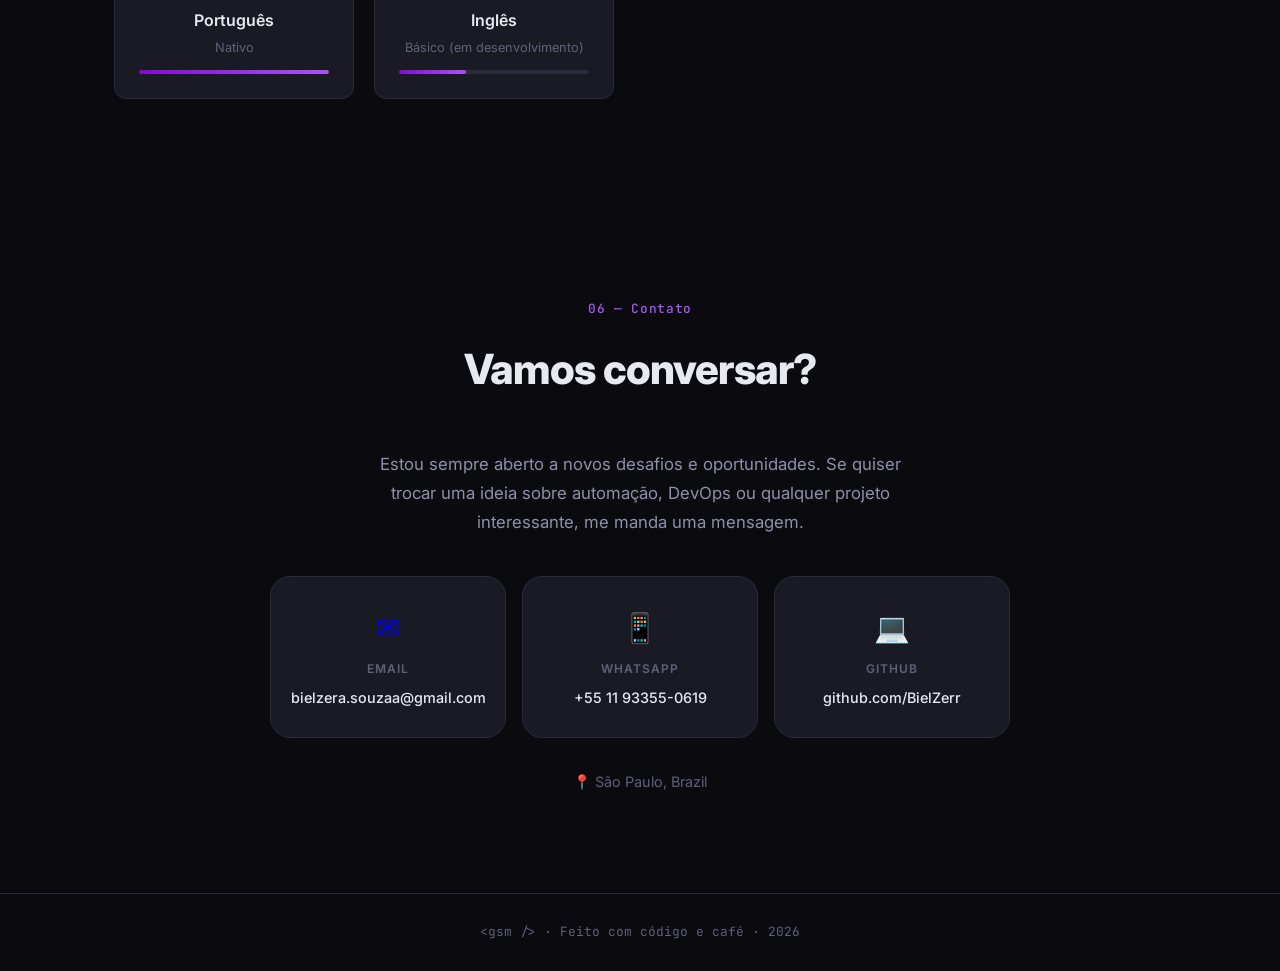
==== commit fd35e629: "Fix GitHub username to BielZerr Made-with: Cursor" ====
--- a/index.html
+++ b/index.html
@@ -408,10 +408,10 @@
           <span class="contato-label">WhatsApp</span>
           <span class="contato-value">+55 11 93355-0619</span>
         </a>
-        <a href="https://github.com/gabrielsouzam" class="contato-card" target="_blank" rel="noopener">
+        <a href="https://github.com/BielZerr" class="contato-card" target="_blank" rel="noopener">
           <span class="contato-icon">&#128187;</span>
           <span class="contato-label">GitHub</span>
-          <span class="contato-value">github.com/gabrielsouzam</span>
+          <span class="contato-value">github.com/BielZerr</span>
         </a>
       </div>
       <div class="contato-location">
